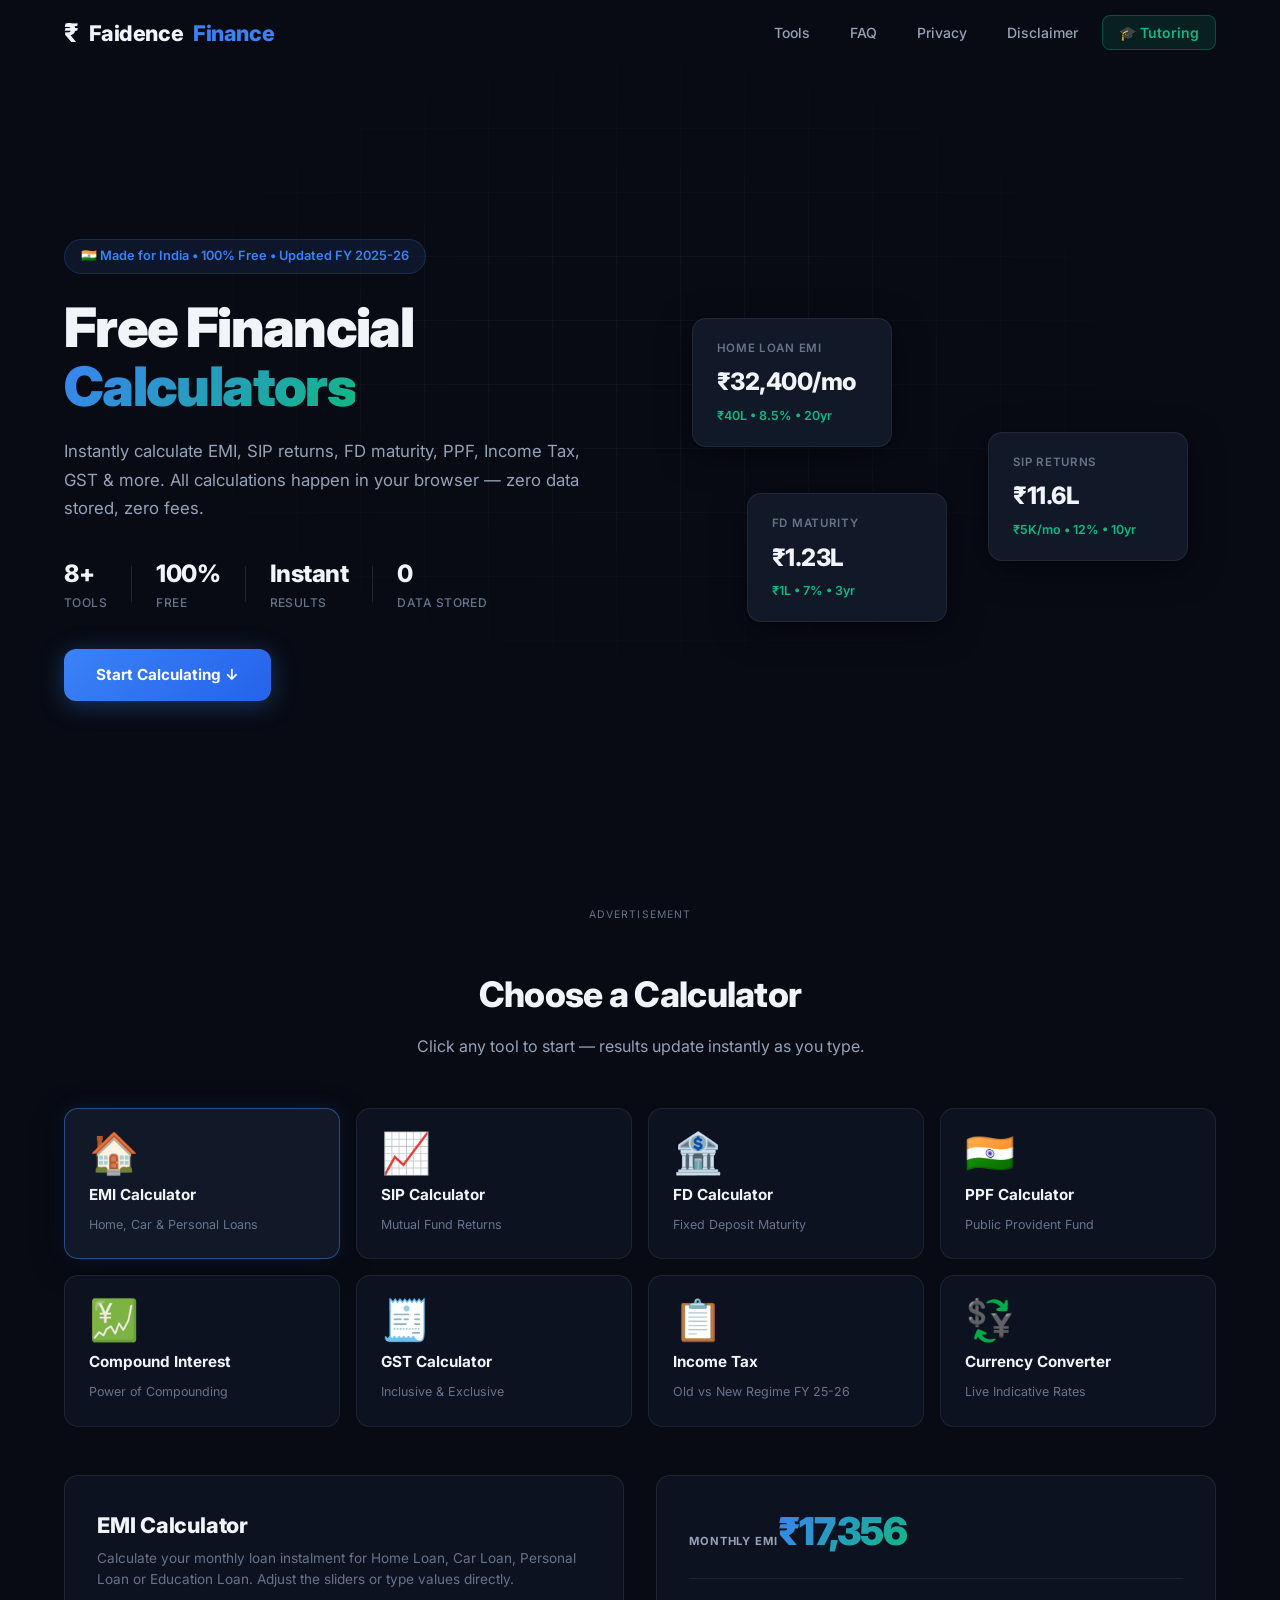
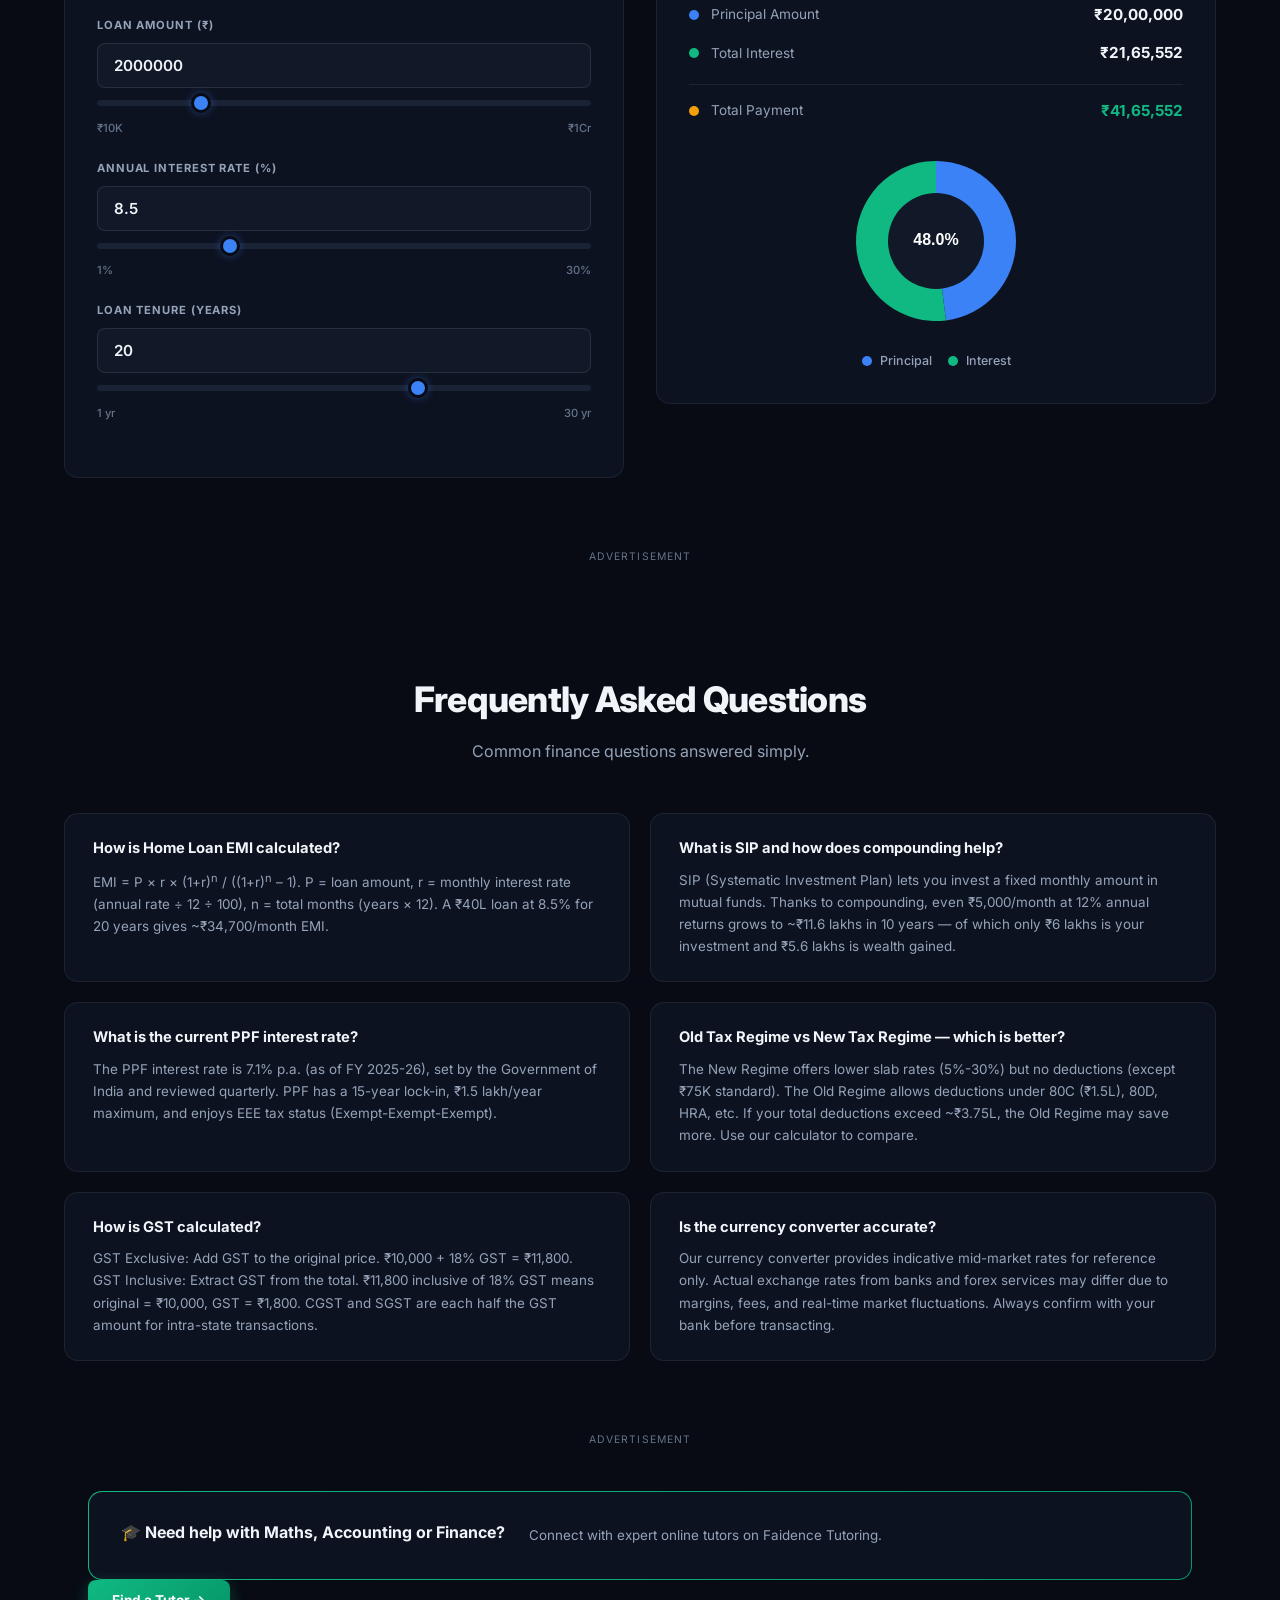
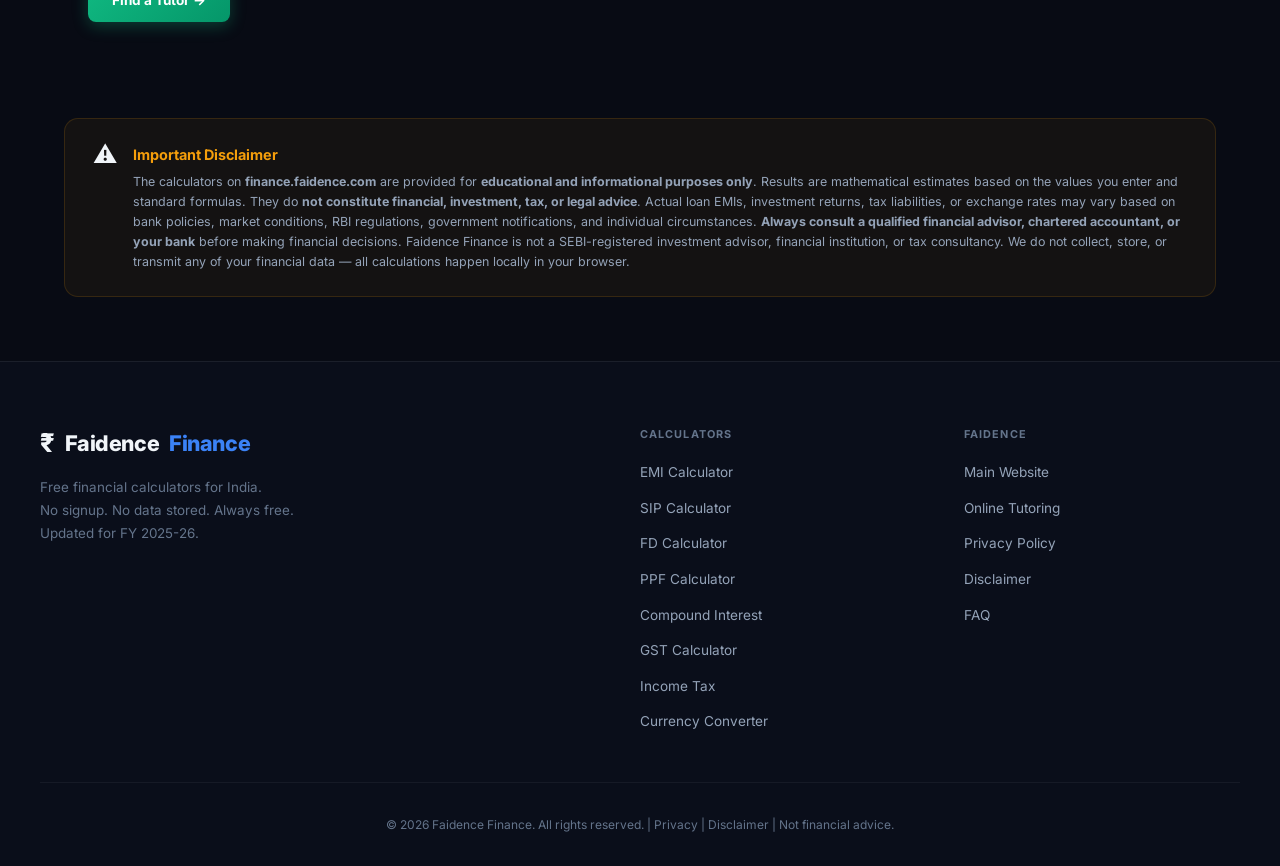
==== index.html @ b93ea32e "feat: complete rebuild - 8 professional finance calculators (EMI, SIP, FD, PPF, CI, GST, Income Tax," ====
<!DOCTYPE html>
<html lang="en">
<head>
  <meta charset="UTF-8" />
  <meta name="viewport" content="width=device-width, initial-scale=1.0" />

  <!-- ═══ PRIMARY SEO ═══ -->
  <title>Free Financial Calculators India – EMI, SIP, FD, PPF, Income Tax | Faidence Finance</title>
  <meta name="description" content="Free online financial calculators for India – EMI calculator, SIP calculator, FD calculator, PPF calculator, Income Tax calculator (Old vs New Regime), GST calculator, Currency converter. Updated for FY 2025-26. No signup required." />
  <meta name="keywords" content="EMI calculator, SIP calculator, FD calculator, PPF calculator, income tax calculator India, GST calculator, compound interest calculator, home loan EMI, personal loan EMI, mutual fund SIP calculator, fixed deposit calculator, currency converter INR, free financial calculators India, FY 2025-26" />
  <meta name="robots" content="index, follow, max-snippet:-1, max-image-preview:large" />
  <meta name="author" content="Faidence Finance" />
  <link rel="canonical" href="https://finance.faidence.com/" />

  <!-- ═══ OPEN GRAPH ═══ -->
  <meta property="og:type" content="website" />
  <meta property="og:url" content="https://finance.faidence.com/" />
  <meta property="og:title" content="Free Financial Calculators India – EMI, SIP, FD, Tax | Faidence Finance" />
  <meta property="og:description" content="India's free financial calculator suite – EMI, SIP, FD, PPF, Income Tax, GST, Currency converter. Updated for FY 2025-26." />
  <meta property="og:site_name" content="Faidence Finance" />
  <meta property="og:locale" content="en_IN" />

  <!-- ═══ TWITTER ═══ -->
  <meta name="twitter:card" content="summary_large_image" />
  <meta name="twitter:title" content="Free Financial Calculators | Faidence Finance" />
  <meta name="twitter:description" content="EMI, SIP, FD, PPF, Income Tax, GST calculators – free, instant, no login." />

  <!-- ═══ SCHEMA.ORG ═══ -->
  <script type="application/ld+json">
  {
    "@context": "https://schema.org",
    "@type": "WebApplication",
    "name": "Faidence Finance – Free Financial Calculators",
    "url": "https://finance.faidence.com",
    "description": "Free online financial calculators for India including EMI, SIP, FD, PPF, Income Tax, GST, and Currency Converter.",
    "applicationCategory": "FinanceApplication",
    "operatingSystem": "Web",
    "offers": { "@type": "Offer", "price": "0", "priceCurrency": "INR" },
    "author": { "@type": "Organization", "name": "Faidence" }
  }
  </script>
  <script type="application/ld+json">
  {
    "@context": "https://schema.org",
    "@type": "FAQPage",
    "mainEntity": [
      {
        "@type": "Question",
        "name": "How is EMI calculated?",
        "acceptedAnswer": { "@type": "Answer", "text": "EMI is calculated using the formula: EMI = P × r × (1+r)^n / ((1+r)^n - 1), where P is the principal loan amount, r is the monthly interest rate, and n is the number of monthly instalments." }
      },
      {
        "@type": "Question",
        "name": "What is SIP and how does it work?",
        "acceptedAnswer": { "@type": "Answer", "text": "SIP (Systematic Investment Plan) allows you to invest a fixed amount regularly in mutual funds. Returns are compounded over time. Future value is calculated as: FV = P × [(1+r)^n - 1] / r × (1+r)." }
      },
      {
        "@type": "Question",
        "name": "What is the current PPF interest rate for FY 2025-26?",
        "acceptedAnswer": { "@type": "Answer", "text": "The current PPF interest rate is 7.1% per annum, compounded annually. The rate is reviewed quarterly by the Government of India." }
      },
      {
        "@type": "Question",
        "name": "Which is better: Old Tax Regime or New Tax Regime?",
        "acceptedAnswer": { "@type": "Answer", "text": "The New Tax Regime offers lower slab rates with fewer deductions, while the Old Regime allows deductions under 80C, 80D, HRA, etc. Use our Income Tax Calculator to compare both regimes side by side for your specific income." }
      }
    ]
  }
  </script>

  <!-- ═══ FONTS ═══ -->
  <link rel="preconnect" href="https://fonts.googleapis.com" />
  <link rel="preconnect" href="https://fonts.gstatic.com" crossorigin />
  <link href="https://fonts.googleapis.com/css2?family=Inter:wght@300;400;500;600;700;800;900&display=swap" rel="stylesheet" />

  <link rel="stylesheet" href="style.css" />

  <!-- ═══ GOOGLE ADSENSE ═══ -->
  <script async src="https://pagead2.googlesyndication.com/pagead/js/adsbygoogle.js?client=ca-pub-XXXXXXXXXXXXXXXX" crossorigin="anonymous"></script>
</head>
<body>

  <!-- ════════════ NAVBAR ════════════ -->
  <nav class="navbar" id="navbar">
    <div class="nav-inner">
      <a href="/" class="logo" aria-label="Home"><span class="logo-icon">₹</span>Faidence <span class="logo-fin">Finance</span></a>
      <ul class="nav-links" id="nav-links">
        <li><a href="#tools">Tools</a></li>
        <li><a href="#faq">FAQ</a></li>
        <li><a href="privacy.html">Privacy</a></li>
        <li><a href="#disclaimer">Disclaimer</a></li>
        <li><a href="https://onlinetutoring.faidence.com" target="_blank" rel="noopener" class="nav-tutor-link">🎓 Tutoring</a></li>
      </ul>
      <button class="hamburger" id="hamburger" aria-label="Menu">☰</button>
    </div>
  </nav>

  <!-- ════════════ HERO ════════════ -->
  <header class="hero" id="home">
    <div class="hero-bg-grid"></div>
    <div class="hero-content">
      <div class="hero-badge">🇮🇳 Made for India &bull; 100% Free &bull; Updated FY 2025-26</div>
      <h1>Free Financial<br><span class="gradient-text">Calculators</span></h1>
      <p class="hero-sub">Instantly calculate EMI, SIP returns, FD maturity, PPF, Income Tax, GST &amp; more. All calculations happen in your browser — zero data stored, zero fees.</p>
      <div class="hero-stats">
        <div class="stat"><span class="stat-num">8+</span><span class="stat-label">Tools</span></div>
        <div class="stat-divider"></div>
        <div class="stat"><span class="stat-num">100%</span><span class="stat-label">Free</span></div>
        <div class="stat-divider"></div>
        <div class="stat"><span class="stat-num">Instant</span><span class="stat-label">Results</span></div>
        <div class="stat-divider"></div>
        <div class="stat"><span class="stat-num">0</span><span class="stat-label">Data Stored</span></div>
      </div>
      <a href="#tools" class="btn-primary" id="hero-cta">Start Calculating ↓</a>
    </div>
    <div class="hero-cards">
      <div class="floating-card fc1">
        <div class="fc-label">Home Loan EMI</div>
        <div class="fc-value">₹32,400<span>/mo</span></div>
        <div class="fc-sub">₹40L &bull; 8.5% &bull; 20yr</div>
      </div>
      <div class="floating-card fc2">
        <div class="fc-label">SIP Returns</div>
        <div class="fc-value">₹11.6L</div>
        <div class="fc-sub">₹5K/mo &bull; 12% &bull; 10yr</div>
      </div>
      <div class="floating-card fc3">
        <div class="fc-label">FD Maturity</div>
        <div class="fc-value">₹1.23L</div>
        <div class="fc-sub">₹1L &bull; 7% &bull; 3yr</div>
      </div>
    </div>
  </header>

  <!-- ═══ AD 1 ═══ -->
  <div class="ad-wrapper">
    <span class="ad-label">Advertisement</span>
    <ins class="adsbygoogle" style="display:block" data-ad-client="ca-pub-XXXXXXXXXXXXXXXX" data-ad-slot="XXXXXXXXXX" data-ad-format="auto" data-full-width-responsive="true"></ins>
    <script>(adsbygoogle = window.adsbygoogle || []).push({});</script>
  </div>

  <!-- ════════════ TOOL NAVIGATION GRID ════════════ -->
  <section class="tool-nav" id="tools">
    <div class="section-header">
      <h2>Choose a Calculator</h2>
      <p>Click any tool to start — results update instantly as you type.</p>
    </div>
    <div class="tool-grid">
      <button class="tool-card active" data-calc="emi" id="tc-emi">
        <div class="tool-icon">🏠</div>
        <div class="tool-name">EMI Calculator</div>
        <div class="tool-desc">Home, Car &amp; Personal Loans</div>
      </button>
      <button class="tool-card" data-calc="sip" id="tc-sip">
        <div class="tool-icon">📈</div>
        <div class="tool-name">SIP Calculator</div>
        <div class="tool-desc">Mutual Fund Returns</div>
      </button>
      <button class="tool-card" data-calc="fd" id="tc-fd">
        <div class="tool-icon">🏦</div>
        <div class="tool-name">FD Calculator</div>
        <div class="tool-desc">Fixed Deposit Maturity</div>
      </button>
      <button class="tool-card" data-calc="ppf" id="tc-ppf">
        <div class="tool-icon">🇮🇳</div>
        <div class="tool-name">PPF Calculator</div>
        <div class="tool-desc">Public Provident Fund</div>
      </button>
      <button class="tool-card" data-calc="ci" id="tc-ci">
        <div class="tool-icon">💹</div>
        <div class="tool-name">Compound Interest</div>
        <div class="tool-desc">Power of Compounding</div>
      </button>
      <button class="tool-card" data-calc="gst" id="tc-gst">
        <div class="tool-icon">🧾</div>
        <div class="tool-name">GST Calculator</div>
        <div class="tool-desc">Inclusive &amp; Exclusive</div>
      </button>
      <button class="tool-card" data-calc="tax" id="tc-tax">
        <div class="tool-icon">📋</div>
        <div class="tool-name">Income Tax</div>
        <div class="tool-desc">Old vs New Regime FY 25-26</div>
      </button>
      <button class="tool-card" data-calc="forex" id="tc-forex">
        <div class="tool-icon">💱</div>
        <div class="tool-name">Currency Converter</div>
        <div class="tool-desc">Live Indicative Rates</div>
      </button>
    </div>
  </section>

  <!-- ════════════ CALCULATORS SECTION ════════════ -->
  <section class="calculators-section" id="calculators-section">

    <!-- ── 1. EMI CALCULATOR ── -->
    <div class="calc-panel active" id="calc-emi">
      <div class="calc-grid">
        <div class="calc-inputs">
          <h3 class="calc-title">EMI Calculator</h3>
          <p class="calc-desc">Calculate your monthly loan instalment for Home Loan, Car Loan, Personal Loan or Education Loan. Adjust the sliders or type values directly.</p>
          <div class="input-group">
            <label for="emi-principal">Loan Amount (₹)</label>
            <input type="number" id="emi-principal" value="2000000" min="10000" max="100000000" step="10000" />
            <input type="range" id="emi-principal-r" min="10000" max="10000000" step="10000" value="2000000" class="slider" />
            <div class="range-labels"><span>₹10K</span><span>₹1Cr</span></div>
          </div>
          <div class="input-group">
            <label for="emi-rate">Annual Interest Rate (%)</label>
            <input type="number" id="emi-rate" value="8.5" min="1" max="30" step="0.1" />
            <input type="range" id="emi-rate-r" min="1" max="30" step="0.1" value="8.5" class="slider" />
            <div class="range-labels"><span>1%</span><span>30%</span></div>
          </div>
          <div class="input-group">
            <label for="emi-tenure">Loan Tenure (Years)</label>
            <input type="number" id="emi-tenure" value="20" min="1" max="30" step="1" />
            <input type="range" id="emi-tenure-r" min="1" max="30" step="1" value="20" class="slider" />
            <div class="range-labels"><span>1 yr</span><span>30 yr</span></div>
          </div>
        </div>
        <div class="calc-results">
          <div class="result-card">
            <div class="result-main"><span class="result-label">Monthly EMI</span><span class="result-value" id="emi-result">₹0</span></div>
            <div class="result-breakdown">
              <div class="rb-item"><span class="rb-dot dot-principal"></span><span class="rb-label">Principal Amount</span><span class="rb-val" id="emi-principal-out">₹0</span></div>
              <div class="rb-item"><span class="rb-dot dot-interest"></span><span class="rb-label">Total Interest</span><span class="rb-val" id="emi-interest-out">₹0</span></div>
              <div class="rb-item total-row"><span class="rb-dot dot-total"></span><span class="rb-label">Total Payment</span><span class="rb-val" id="emi-total-out">₹0</span></div>
            </div>
            <div class="donut-wrap"><canvas id="emi-chart" width="180" height="180"></canvas>
              <div class="donut-legend"><span class="leg-item"><span class="leg-dot dot-principal"></span>Principal</span><span class="leg-item"><span class="leg-dot dot-interest"></span>Interest</span></div>
            </div>
          </div>
        </div>
      </div>
    </div>

    <!-- ── 2. SIP CALCULATOR ── -->
    <div class="calc-panel" id="calc-sip">
      <div class="calc-grid">
        <div class="calc-inputs">
          <h3 class="calc-title">SIP Calculator</h3>
          <p class="calc-desc">Estimate your Systematic Investment Plan (SIP) returns for mutual funds. See how small monthly investments grow into wealth over time.</p>
          <div class="input-group">
            <label for="sip-amount">Monthly Investment (₹)</label>
            <input type="number" id="sip-amount" value="5000" min="500" max="1000000" step="500" />
            <input type="range" id="sip-amount-r" min="500" max="100000" step="500" value="5000" class="slider" />
            <div class="range-labels"><span>₹500</span><span>₹1L</span></div>
          </div>
          <div class="input-group">
            <label for="sip-rate">Expected Annual Return (%)</label>
            <input type="number" id="sip-rate" value="12" min="1" max="30" step="0.5" />
            <input type="range" id="sip-rate-r" min="1" max="30" step="0.5" value="12" class="slider" />
            <div class="range-labels"><span>1%</span><span>30%</span></div>
          </div>
          <div class="input-group">
            <label for="sip-tenure">Investment Period (Years)</label>
            <input type="number" id="sip-tenure" value="10" min="1" max="40" step="1" />
            <input type="range" id="sip-tenure-r" min="1" max="40" step="1" value="10" class="slider" />
            <div class="range-labels"><span>1 yr</span><span>40 yr</span></div>
          </div>
        </div>
        <div class="calc-results">
          <div class="result-card">
            <div class="result-main"><span class="result-label">Estimated Returns</span><span class="result-value" id="sip-result">₹0</span></div>
            <div class="result-breakdown">
              <div class="rb-item"><span class="rb-dot dot-principal"></span><span class="rb-label">Amount Invested</span><span class="rb-val" id="sip-invested">₹0</span></div>
              <div class="rb-item"><span class="rb-dot dot-interest"></span><span class="rb-label">Wealth Gained</span><span class="rb-val" id="sip-gain">₹0</span></div>
              <div class="rb-item total-row"><span class="rb-dot dot-total"></span><span class="rb-label">Total Value</span><span class="rb-val" id="sip-total">₹0</span></div>
            </div>
            <div class="donut-wrap"><canvas id="sip-chart" width="180" height="180"></canvas>
              <div class="donut-legend"><span class="leg-item"><span class="leg-dot dot-principal"></span>Invested</span><span class="leg-item"><span class="leg-dot dot-interest"></span>Returns</span></div>
            </div>
          </div>
        </div>
      </div>
    </div>

    <!-- ── 3. FD CALCULATOR ── -->
    <div class="calc-panel" id="calc-fd">
      <div class="calc-grid">
        <div class="calc-inputs">
          <h3 class="calc-title">Fixed Deposit (FD) Calculator</h3>
          <p class="calc-desc">Calculate the maturity amount and interest earned on your fixed deposit. Compare different tenures and compounding frequencies.</p>
          <div class="input-group">
            <label for="fd-principal">Deposit Amount (₹)</label>
            <input type="number" id="fd-principal" value="100000" min="1000" max="10000000" step="1000" />
            <input type="range" id="fd-principal-r" min="1000" max="5000000" step="1000" value="100000" class="slider" />
            <div class="range-labels"><span>₹1K</span><span>₹50L</span></div>
          </div>
          <div class="input-group">
            <label for="fd-rate">Annual Interest Rate (%)</label>
            <input type="number" id="fd-rate" value="7" min="1" max="15" step="0.25" />
            <input type="range" id="fd-rate-r" min="1" max="15" step="0.25" value="7" class="slider" />
            <div class="range-labels"><span>1%</span><span>15%</span></div>
          </div>
          <div class="input-group">
            <label for="fd-tenure">Tenure (Years)</label>
            <input type="number" id="fd-tenure" value="3" min="1" max="10" step="1" />
            <input type="range" id="fd-tenure-r" min="1" max="10" step="1" value="3" class="slider" />
            <div class="range-labels"><span>1 yr</span><span>10 yr</span></div>
          </div>
          <div class="input-group">
            <label for="fd-freq">Compounding Frequency</label>
            <select id="fd-freq" class="select-input">
              <option value="4" selected>Quarterly (Default)</option>
              <option value="12">Monthly</option>
              <option value="2">Half-Yearly</option>
              <option value="1">Yearly</option>
            </select>
          </div>
        </div>
        <div class="calc-results">
          <div class="result-card">
            <div class="result-main"><span class="result-label">Maturity Amount</span><span class="result-value" id="fd-result">₹0</span></div>
            <div class="result-breakdown">
              <div class="rb-item"><span class="rb-dot dot-principal"></span><span class="rb-label">Principal</span><span class="rb-val" id="fd-principal-out">₹0</span></div>
              <div class="rb-item"><span class="rb-dot dot-interest"></span><span class="rb-label">Interest Earned</span><span class="rb-val" id="fd-interest-out">₹0</span></div>
              <div class="rb-item total-row"><span class="rb-dot dot-total"></span><span class="rb-label">Total Value</span><span class="rb-val" id="fd-total-out">₹0</span></div>
            </div>
            <div class="donut-wrap"><canvas id="fd-chart" width="180" height="180"></canvas>
              <div class="donut-legend"><span class="leg-item"><span class="leg-dot dot-principal"></span>Principal</span><span class="leg-item"><span class="leg-dot dot-interest"></span>Interest</span></div>
            </div>
          </div>
        </div>
      </div>
    </div>

    <!-- ── 4. PPF CALCULATOR ── -->
    <div class="calc-panel" id="calc-ppf">
      <div class="calc-grid">
        <div class="calc-inputs">
          <h3 class="calc-title">PPF Calculator</h3>
          <p class="calc-desc">Calculate Public Provident Fund maturity amount. PPF offers tax-free returns (EEE status) at 7.1% p.a. with a 15-year lock-in, extendable in blocks of 5 years.</p>
          <div class="input-group">
            <label for="ppf-annual">Yearly Investment (₹)</label>
            <input type="number" id="ppf-annual" value="150000" min="500" max="150000" step="500" />
            <input type="range" id="ppf-annual-r" min="500" max="150000" step="500" value="150000" class="slider" />
            <div class="range-labels"><span>₹500</span><span>₹1.5L (max)</span></div>
          </div>
          <div class="input-group">
            <label for="ppf-tenure">Tenure (Years)</label>
            <input type="number" id="ppf-tenure" value="15" min="15" max="50" step="5" />
            <input type="range" id="ppf-tenure-r" min="15" max="50" step="5" value="15" class="slider" />
            <div class="range-labels"><span>15 yr</span><span>50 yr</span></div>
          </div>
          <div class="input-group">
            <label>Interest Rate</label>
            <div class="ppf-rate-display">7.1% p.a. (Government set, reviewed quarterly)</div>
          </div>
        </div>
        <div class="calc-results">
          <div class="result-card">
            <div class="result-main"><span class="result-label">Maturity Amount</span><span class="result-value" id="ppf-result">₹0</span></div>
            <div class="result-breakdown">
              <div class="rb-item"><span class="rb-dot dot-principal"></span><span class="rb-label">Total Invested</span><span class="rb-val" id="ppf-invested-out">₹0</span></div>
              <div class="rb-item"><span class="rb-dot dot-interest"></span><span class="rb-label">Interest Earned</span><span class="rb-val" id="ppf-interest-out">₹0</span></div>
              <div class="rb-item total-row"><span class="rb-dot dot-total"></span><span class="rb-label">Total Value</span><span class="rb-val" id="ppf-total-out">₹0</span></div>
            </div>
            <div class="donut-wrap"><canvas id="ppf-chart" width="180" height="180"></canvas>
              <div class="donut-legend"><span class="leg-item"><span class="leg-dot dot-principal"></span>Invested</span><span class="leg-item"><span class="leg-dot dot-interest"></span>Interest</span></div>
            </div>
          </div>
        </div>
      </div>
    </div>

    <!-- ── 5. COMPOUND INTEREST ── -->
    <div class="calc-panel" id="calc-ci">
      <div class="calc-grid">
        <div class="calc-inputs">
          <h3 class="calc-title">Compound Interest Calculator</h3>
          <p class="calc-desc">See the power of compounding on your investments or savings. Compare different compounding frequencies to find the best returns.</p>
          <div class="input-group">
            <label for="ci-principal">Principal Amount (₹)</label>
            <input type="number" id="ci-principal" value="100000" min="1000" max="10000000" step="1000" />
            <input type="range" id="ci-principal-r" min="1000" max="5000000" step="1000" value="100000" class="slider" />
            <div class="range-labels"><span>₹1K</span><span>₹50L</span></div>
          </div>
          <div class="input-group">
            <label for="ci-rate">Annual Interest Rate (%)</label>
            <input type="number" id="ci-rate" value="10" min="1" max="30" step="0.5" />
            <input type="range" id="ci-rate-r" min="1" max="30" step="0.5" value="10" class="slider" />
            <div class="range-labels"><span>1%</span><span>30%</span></div>
          </div>
          <div class="input-group">
            <label for="ci-tenure">Time Period (Years)</label>
            <input type="number" id="ci-tenure" value="5" min="1" max="40" step="1" />
            <input type="range" id="ci-tenure-r" min="1" max="40" step="1" value="5" class="slider" />
            <div class="range-labels"><span>1 yr</span><span>40 yr</span></div>
          </div>
          <div class="input-group">
            <label for="ci-freq">Compounding Frequency</label>
            <select id="ci-freq" class="select-input">
              <option value="1">Annually</option>
              <option value="2">Half-Yearly</option>
              <option value="4" selected>Quarterly</option>
              <option value="12">Monthly</option>
            </select>
          </div>
        </div>
        <div class="calc-results">
          <div class="result-card">
            <div class="result-main"><span class="result-label">Total Amount</span><span class="result-value" id="ci-result">₹0</span></div>
            <div class="result-breakdown">
              <div class="rb-item"><span class="rb-dot dot-principal"></span><span class="rb-label">Principal</span><span class="rb-val" id="ci-principal-out">₹0</span></div>
              <div class="rb-item"><span class="rb-dot dot-interest"></span><span class="rb-label">Compound Interest</span><span class="rb-val" id="ci-interest-out">₹0</span></div>
              <div class="rb-item total-row"><span class="rb-dot dot-total"></span><span class="rb-label">Total Value</span><span class="rb-val" id="ci-total-out">₹0</span></div>
            </div>
            <div class="donut-wrap"><canvas id="ci-chart" width="180" height="180"></canvas>
              <div class="donut-legend"><span class="leg-item"><span class="leg-dot dot-principal"></span>Principal</span><span class="leg-item"><span class="leg-dot dot-interest"></span>Interest</span></div>
            </div>
          </div>
        </div>
      </div>
    </div>

    <!-- ── 6. GST CALCULATOR ── -->
    <div class="calc-panel" id="calc-gst">
      <div class="calc-grid">
        <div class="calc-inputs">
          <h3 class="calc-title">GST Calculator</h3>
          <p class="calc-desc">Calculate GST inclusive or exclusive price for goods &amp; services in India. See CGST &amp; SGST split instantly.</p>
          <div class="input-group">
            <label for="gst-amount">Enter Amount (₹)</label>
            <input type="number" id="gst-amount" value="10000" min="1" step="1" />
          </div>
          <div class="input-group">
            <label for="gst-rate">GST Rate (%)</label>
            <select id="gst-rate" class="select-input">
              <option value="5">5% – Essential goods</option>
              <option value="12">12% – Standard goods</option>
              <option value="18" selected>18% – Most services</option>
              <option value="28">28% – Luxury &amp; sin goods</option>
            </select>
          </div>
          <div class="input-group">
            <label>Calculation Type</label>
            <div class="radio-group">
              <label class="radio-label"><input type="radio" name="gst-type" value="exclusive" checked /> GST Exclusive (add GST to amount)</label>
              <label class="radio-label"><input type="radio" name="gst-type" value="inclusive" /> GST Inclusive (extract GST from amount)</label>
            </div>
          </div>
        </div>
        <div class="calc-results">
          <div class="result-card gst-result-card">
            <div class="gst-row"><span>Original Amount</span><span id="gst-original">₹0</span></div>
            <div class="gst-row accent-row"><span id="gst-type-label">GST Amount (18%)</span><span id="gst-amount-out">₹0</span></div>
            <div class="gst-row"><span>CGST</span><span id="gst-cgst">₹0</span></div>
            <div class="gst-row"><span>SGST</span><span id="gst-sgst">₹0</span></div>
            <div class="gst-row total-gst-row"><span id="gst-total-label">Total Amount (with GST)</span><span id="gst-total">₹0</span></div>
          </div>
        </div>
      </div>
    </div>

    <!-- ── 7. INCOME TAX CALCULATOR ── -->
    <div class="calc-panel" id="calc-tax">
      <div class="calc-grid calc-grid-tax">
        <div class="calc-inputs">
          <h3 class="calc-title">Income Tax Calculator – FY 2025-26</h3>
          <p class="calc-desc">Compare Old vs New Tax Regime side by side. Enter your gross annual income and deductions to see which regime saves you more tax.</p>
          <div class="input-group">
            <label for="tax-income">Gross Annual Income (₹)</label>
            <input type="number" id="tax-income" value="1200000" min="100000" max="100000000" step="10000" />
            <input type="range" id="tax-income-r" min="100000" max="10000000" step="10000" value="1200000" class="slider" />
            <div class="range-labels"><span>₹1L</span><span>₹1Cr</span></div>
          </div>
          <div class="input-group">
            <label for="tax-deductions">Deductions – Sec 80C, 80D, HRA etc. (₹)</label>
            <input type="number" id="tax-deductions" value="200000" min="0" max="5000000" step="5000" />
            <p class="input-note">Deductions apply only under the Old Regime. The New Regime does not allow most deductions.</p>
          </div>
        </div>
        <div class="calc-results">
          <div class="tax-comparison">
            <div class="tax-col">
              <div class="tax-header new-regime">✨ New Regime</div>
              <div class="tax-body">
                <div class="tax-row"><span>Gross Income</span><span id="tax-new-gross">₹0</span></div>
                <div class="tax-row"><span>Std. Deduction</span><span id="tax-new-std">-₹75,000</span></div>
                <div class="tax-row"><span>Taxable Income</span><span id="tax-new-taxable">₹0</span></div>
                <div class="tax-row"><span>Income Tax</span><span id="tax-new-tax">₹0</span></div>
                <div class="tax-row"><span>Cess (4%)</span><span id="tax-new-cess">₹0</span></div>
                <div class="tax-row tax-final"><span>Total Tax</span><span id="tax-new-total">₹0</span></div>
              </div>
            </div>
            <div class="tax-col">
              <div class="tax-header old-regime">📋 Old Regime</div>
              <div class="tax-body">
                <div class="tax-row"><span>Gross Income</span><span id="tax-old-gross">₹0</span></div>
                <div class="tax-row"><span>Std. Deduction</span><span id="tax-old-std">-₹50,000</span></div>
                <div class="tax-row"><span>Sec 80C/80D etc.</span><span id="tax-old-deductions">₹0</span></div>
                <div class="tax-row"><span>Taxable Income</span><span id="tax-old-taxable">₹0</span></div>
                <div class="tax-row"><span>Income Tax</span><span id="tax-old-tax">₹0</span></div>
                <div class="tax-row"><span>Cess (4%)</span><span id="tax-old-cess">₹0</span></div>
                <div class="tax-row tax-final"><span>Total Tax</span><span id="tax-old-total">₹0</span></div>
              </div>
            </div>
          </div>
          <div class="tax-savings" id="tax-savings">
            <span id="tax-savings-text">New Regime saves you ₹0</span>
          </div>
        </div>
      </div>
    </div>

    <!-- ── 8. CURRENCY CONVERTER ── -->
    <div class="calc-panel" id="calc-forex">
      <div class="calc-grid">
        <div class="calc-inputs">
          <h3 class="calc-title">Currency Converter</h3>
          <p class="calc-desc">Convert between major world currencies. Rates are indicative and approximate — always verify with your bank for actual transaction rates.</p>
          <div class="input-group">
            <label for="forex-amount">Amount</label>
            <input type="number" id="forex-amount" value="1000" min="0.01" step="1" />
          </div>
          <div class="input-group">
            <label for="forex-from">From Currency</label>
            <select id="forex-from" class="select-input">
              <option value="USD" selected>🇺🇸 USD – US Dollar</option>
              <option value="EUR">🇪🇺 EUR – Euro</option>
              <option value="GBP">🇬🇧 GBP – British Pound</option>
              <option value="INR">🇮🇳 INR – Indian Rupee</option>
              <option value="JPY">🇯🇵 JPY – Japanese Yen</option>
              <option value="AUD">🇦🇺 AUD – Australian Dollar</option>
              <option value="CAD">🇨🇦 CAD – Canadian Dollar</option>
              <option value="SGD">🇸🇬 SGD – Singapore Dollar</option>
              <option value="AED">🇦🇪 AED – UAE Dirham</option>
              <option value="SAR">🇸🇦 SAR – Saudi Riyal</option>
              <option value="CHF">🇨🇭 CHF – Swiss Franc</option>
              <option value="CNY">🇨🇳 CNY – Chinese Yuan</option>
            </select>
          </div>
          <div class="forex-swap-wrap">
            <button class="forex-swap-btn" id="forex-swap" aria-label="Swap currencies">⇅ Swap</button>
          </div>
          <div class="input-group">
            <label for="forex-to">To Currency</label>
            <select id="forex-to" class="select-input">
              <option value="USD">🇺🇸 USD – US Dollar</option>
              <option value="EUR">🇪🇺 EUR – Euro</option>
              <option value="GBP">🇬🇧 GBP – British Pound</option>
              <option value="INR" selected>🇮🇳 INR – Indian Rupee</option>
              <option value="JPY">🇯🇵 JPY – Japanese Yen</option>
              <option value="AUD">🇦🇺 AUD – Australian Dollar</option>
              <option value="CAD">🇨🇦 CAD – Canadian Dollar</option>
              <option value="SGD">🇸🇬 SGD – Singapore Dollar</option>
              <option value="AED">🇦🇪 AED – UAE Dirham</option>
              <option value="SAR">🇸🇦 SAR – Saudi Riyal</option>
              <option value="CHF">🇨🇭 CHF – Swiss Franc</option>
              <option value="CNY">🇨🇳 CNY – Chinese Yuan</option>
            </select>
          </div>
        </div>
        <div class="calc-results">
          <div class="result-card forex-result-card">
            <div class="forex-result-box">
              <span class="forex-from-label" id="forex-from-label">1,000 USD</span>
              <span class="forex-equals">=</span>
              <span class="forex-to-value" id="forex-result">₹85,500.00</span>
            </div>
            <div class="forex-rate-info" id="forex-rate-display">1 USD = ₹85.50 | 1 INR = $0.0117</div>
            <div class="forex-disclaimer">⚠️ Rates are indicative only. Actual bank rates may differ.</div>
          </div>
        </div>
      </div>
    </div>

  </section>

  <!-- ═══ AD 2 ═══ -->
  <div class="ad-wrapper">
    <span class="ad-label">Advertisement</span>
    <ins class="adsbygoogle" style="display:block;text-align:center;" data-ad-layout="in-article" data-ad-format="fluid" data-ad-client="ca-pub-XXXXXXXXXXXXXXXX" data-ad-slot="XXXXXXXXXX"></ins>
    <script>(adsbygoogle = window.adsbygoogle || []).push({});</script>
  </div>

  <!-- ════════════ FAQ SECTION ════════════ -->
  <section class="faq-section" id="faq">
    <div class="section-header">
      <h2>Frequently Asked Questions</h2>
      <p>Common finance questions answered simply.</p>
    </div>
    <div class="faq-grid">
      <div class="faq-item">
        <h3>How is Home Loan EMI calculated?</h3>
        <p>EMI = P &times; r &times; (1+r)<sup>n</sup> / ((1+r)<sup>n</sup> – 1). P = loan amount, r = monthly interest rate (annual rate ÷ 12 ÷ 100), n = total months (years × 12). A ₹40L loan at 8.5% for 20 years gives ~₹34,700/month EMI.</p>
      </div>
      <div class="faq-item">
        <h3>What is SIP and how does compounding help?</h3>
        <p>SIP (Systematic Investment Plan) lets you invest a fixed monthly amount in mutual funds. Thanks to compounding, even ₹5,000/month at 12% annual returns grows to ~₹11.6 lakhs in 10 years — of which only ₹6 lakhs is your investment and ₹5.6 lakhs is wealth gained.</p>
      </div>
      <div class="faq-item">
        <h3>What is the current PPF interest rate?</h3>
        <p>The PPF interest rate is 7.1% p.a. (as of FY 2025-26), set by the Government of India and reviewed quarterly. PPF has a 15-year lock-in, ₹1.5 lakh/year maximum, and enjoys EEE tax status (Exempt-Exempt-Exempt).</p>
      </div>
      <div class="faq-item">
        <h3>Old Tax Regime vs New Tax Regime — which is better?</h3>
        <p>The New Regime offers lower slab rates (5%-30%) but no deductions (except ₹75K standard). The Old Regime allows deductions under 80C (₹1.5L), 80D, HRA, etc. If your total deductions exceed ~₹3.75L, the Old Regime may save more. Use our calculator to compare.</p>
      </div>
      <div class="faq-item">
        <h3>How is GST calculated?</h3>
        <p>GST Exclusive: Add GST to the original price. ₹10,000 + 18% GST = ₹11,800. GST Inclusive: Extract GST from the total. ₹11,800 inclusive of 18% GST means original = ₹10,000, GST = ₹1,800. CGST and SGST are each half the GST amount for intra-state transactions.</p>
      </div>
      <div class="faq-item">
        <h3>Is the currency converter accurate?</h3>
        <p>Our currency converter provides indicative mid-market rates for reference only. Actual exchange rates from banks and forex services may differ due to margins, fees, and real-time market fluctuations. Always confirm with your bank before transacting.</p>
      </div>
    </div>
  </section>

  <!-- ═══ AD 3 ═══ -->
  <div class="ad-wrapper">
    <span class="ad-label">Advertisement</span>
    <ins class="adsbygoogle" style="display:block" data-ad-client="ca-pub-XXXXXXXXXXXXXXXX" data-ad-slot="XXXXXXXXXX" data-ad-format="auto" data-full-width-responsive="true"></ins>
    <script>(adsbygoogle = window.adsbygoogle || []).push({});</script>
  </div>

  <!-- ════════════ TUTORING CARD ════════════ -->
  <section class="tutor-section">
    <div class="tutor-card">
      <div class="tutor-card-text">
        <h3>🎓 Need help with Maths, Accounting or Finance?</h3>
        <p>Connect with expert online tutors on Faidence Tutoring.</p>
      </div>
      <a href="https://onlinetutoring.faidence.com" target="_blank" rel="noopener" class="btn-tutor-cta">Find a Tutor →</a>
    </div>
  </section>

  <!-- ════════════ DISCLAIMER ════════════ -->
  <section class="disclaimer" id="disclaimer">
    <div class="disclaimer-inner">
      <div class="disclaimer-icon">⚠️</div>
      <div class="disclaimer-text">
        <h3>Important Disclaimer</h3>
        <p>
          The calculators on <strong>finance.faidence.com</strong> are provided for <strong>educational and informational purposes only</strong>.
          Results are mathematical estimates based on the values you enter and standard formulas. They do <strong>not constitute financial, investment, tax, or legal advice</strong>.
          Actual loan EMIs, investment returns, tax liabilities, or exchange rates may vary based on bank policies, market conditions, RBI regulations, government notifications, and individual circumstances.
          <strong>Always consult a qualified financial advisor, chartered accountant, or your bank</strong> before making financial decisions.
          Faidence Finance is not a SEBI-registered investment advisor, financial institution, or tax consultancy.
          We do not collect, store, or transmit any of your financial data — all calculations happen locally in your browser.
        </p>
      </div>
    </div>
  </section>

  <!-- ════════════ FOOTER ════════════ -->
  <footer class="footer">
    <div class="footer-inner">
      <div class="footer-brand">
        <a href="/" class="logo"><span class="logo-icon">₹</span>Faidence <span class="logo-fin">Finance</span></a>
        <p>Free financial calculators for India.<br>No signup. No data stored. Always free.<br>Updated for FY 2025-26.</p>
      </div>
      <div class="footer-links-group">
        <h4>Calculators</h4>
        <ul>
          <li><a href="#tools" onclick="switchCalc('emi')">EMI Calculator</a></li>
          <li><a href="#tools" onclick="switchCalc('sip')">SIP Calculator</a></li>
          <li><a href="#tools" onclick="switchCalc('fd')">FD Calculator</a></li>
          <li><a href="#tools" onclick="switchCalc('ppf')">PPF Calculator</a></li>
          <li><a href="#tools" onclick="switchCalc('ci')">Compound Interest</a></li>
          <li><a href="#tools" onclick="switchCalc('gst')">GST Calculator</a></li>
          <li><a href="#tools" onclick="switchCalc('tax')">Income Tax</a></li>
          <li><a href="#tools" onclick="switchCalc('forex')">Currency Converter</a></li>
        </ul>
      </div>
      <div class="footer-links-group">
        <h4>Faidence</h4>
        <ul>
          <li><a href="https://faidence.com" target="_blank" rel="noopener">Main Website</a></li>
          <li><a href="https://onlinetutoring.faidence.com" target="_blank" rel="noopener">Online Tutoring</a></li>
          <li><a href="privacy.html">Privacy Policy</a></li>
          <li><a href="#disclaimer">Disclaimer</a></li>
          <li><a href="#faq">FAQ</a></li>
        </ul>
      </div>
    </div>
    <div class="footer-bottom">
      <p>&copy; 2026 Faidence Finance. All rights reserved. | <a href="privacy.html">Privacy</a> | <a href="#disclaimer">Disclaimer</a> | Not financial advice.</p>
    </div>
  </footer>

  <script src="app.js"></script>
</body>
</html>
---- style.css ----
/* ===========================
   finance.faidence.com
   Dark Premium Fintech Theme
   =========================== */

@import url('https://fonts.googleapis.com/css2?family=Inter:wght@400;500;600;700;800;900&display=swap');

/* ---------- 1. RESET & BASE ---------- */

*,
*::before,
*::after {
  margin: 0;
  padding: 0;
  box-sizing: border-box;
}

html {
  scroll-behavior: smooth;
  -webkit-text-size-adjust: 100%;
}

body {
  font-family: 'Inter', system-ui, -apple-system, sans-serif;
  background: #080b14;
  color: #f1f5f9;
  line-height: 1.6;
  -webkit-font-smoothing: antialiased;
  -moz-osx-font-smoothing: grayscale;
  overflow-x: hidden;
}

::-webkit-scrollbar {
  width: 6px;
}

::-webkit-scrollbar-track {
  background: #080b14;
}

::-webkit-scrollbar-thumb {
  background: rgba(255, 255, 255, 0.12);
  border-radius: 3px;
}

::-webkit-scrollbar-thumb:hover {
  background: rgba(255, 255, 255, 0.2);
}

img {
  max-width: 100%;
  display: block;
}

a {
  color: inherit;
  text-decoration: none;
}

ul {
  list-style: none;
}

button {
  font-family: inherit;
  cursor: pointer;
  border: none;
  background: none;
}

/* ---------- 2. NAVBAR ---------- */

.navbar {
  position: fixed;
  top: 0;
  left: 0;
  width: 100%;
  z-index: 1000;
  padding: 16px 0;
  background: transparent;
  transition: background 0.3s ease, box-shadow 0.3s ease, padding 0.3s ease;
}

.navbar.scrolled {
  background: rgba(8, 11, 20, 0.92);
  backdrop-filter: blur(16px);
  -webkit-backdrop-filter: blur(16px);
  box-shadow: 0 1px 0 rgba(255, 255, 255, 0.07);
  padding: 10px 0;
}

.nav-inner {
  max-width: 1200px;
  margin: 0 auto;
  padding: 0 24px;
  display: flex;
  align-items: center;
  justify-content: space-between;
}

.logo {
  display: flex;
  align-items: center;
  gap: 10px;
  font-size: 1.35rem;
  font-weight: 800;
  letter-spacing: -0.02em;
  color: #f1f5f9;
}

.logo-icon {
  font-size: 1.6rem;
  line-height: 1;
}

.logo-fin {
  color: #3b82f6;
}

.nav-links {
  display: flex;
  align-items: center;
  gap: 8px;
}

.nav-links a {
  padding: 8px 16px;
  font-size: 0.875rem;
  font-weight: 500;
  color: #94a3b8;
  border-radius: 8px;
  transition: color 0.2s ease, background 0.2s ease;
}

.nav-links a:hover,
.nav-links a.active {
  color: #f1f5f9;
  background: rgba(255, 255, 255, 0.06);
}

.hamburger {
  display: none;
  padding: 8px 12px;
  font-size: 1.3rem;
  color: #f1f5f9;
  border: 1px solid rgba(255, 255, 255, 0.12);
  border-radius: 8px;
  cursor: pointer;
  transition: border-color 0.2s ease;
}

.hamburger:hover {
  border-color: rgba(255, 255, 255, 0.25);
}

/* ---------- 3. HERO ---------- */

.hero {
  position: relative;
  min-height: 100vh;
  display: flex;
  align-items: center;
  padding: 120px 24px 80px;
  max-width: 1200px;
  margin: 0 auto;
  gap: 48px;
  overflow: hidden;
}

.hero-bg-grid {
  position: absolute;
  inset: 0;
  z-index: 0;
  background-image:
    linear-gradient(rgba(255, 255, 255, 0.03) 1px, transparent 1px),
    linear-gradient(90deg, rgba(255, 255, 255, 0.03) 1px, transparent 1px);
  background-size: 64px 64px;
  mask-image: radial-gradient(ellipse 70% 60% at 50% 40%, black 20%, transparent 70%);
  -webkit-mask-image: radial-gradient(ellipse 70% 60% at 50% 40%, black 20%, transparent 70%);
  pointer-events: none;
}

.hero-content {
  position: relative;
  z-index: 1;
  flex: 1;
  max-width: 600px;
}

.hero-badge {
  display: inline-flex;
  align-items: center;
  gap: 8px;
  padding: 6px 16px;
  font-size: 0.8rem;
  font-weight: 600;
  color: #3b82f6;
  background: rgba(59, 130, 246, 0.1);
  border: 1px solid rgba(59, 130, 246, 0.2);
  border-radius: 100px;
  margin-bottom: 24px;
  animation: fadeUp 0.6s ease both;
}

.hero h1 {
  font-size: clamp(2.2rem, 5vw, 3.4rem);
  font-weight: 900;
  line-height: 1.1;
  letter-spacing: -0.03em;
  margin-bottom: 20px;
  color: #f1f5f9;
  animation: fadeUp 0.6s ease 0.1s both;
}

.gradient-text {
  background: linear-gradient(135deg, #3b82f6, #10b981);
  -webkit-background-clip: text;
  -webkit-text-fill-color: transparent;
  background-clip: text;
}

.hero-sub {
  font-size: 1.05rem;
  color: #94a3b8;
  line-height: 1.7;
  margin-bottom: 32px;
  max-width: 520px;
  animation: fadeUp 0.6s ease 0.2s both;
}

.hero-stats {
  display: flex;
  align-items: center;
  gap: 24px;
  margin-bottom: 36px;
  animation: fadeUp 0.6s ease 0.3s both;
}

.stat {
  display: flex;
  flex-direction: column;
}

.stat-num {
  font-size: 1.5rem;
  font-weight: 800;
  color: #f1f5f9;
  letter-spacing: -0.02em;
}

.stat-label {
  font-size: 0.75rem;
  color: #64748b;
  font-weight: 500;
  text-transform: uppercase;
  letter-spacing: 0.04em;
}

.stat-divider {
  width: 1px;
  height: 36px;
  background: rgba(255, 255, 255, 0.1);
}

.btn-primary {
  display: inline-flex;
  align-items: center;
  gap: 8px;
  padding: 14px 32px;
  font-size: 0.95rem;
  font-weight: 700;
  color: #fff;
  background: linear-gradient(135deg, #3b82f6, #2563eb);
  border: none;
  border-radius: 12px;
  cursor: pointer;
  transition: transform 0.2s ease, box-shadow 0.2s ease;
  box-shadow: 0 4px 24px rgba(59, 130, 246, 0.35);
  animation: fadeUp 0.6s ease 0.4s both;
}

.btn-primary:hover {
  transform: translateY(-2px);
  box-shadow: 0 8px 32px rgba(59, 130, 246, 0.5);
}

.btn-primary:active {
  transform: translateY(0);
}

.hero-cards {
  position: relative;
  z-index: 1;
  flex: 1;
  min-height: 380px;
  display: flex;
  align-items: center;
  justify-content: center;
}

.floating-card {
  position: absolute;
  background: #111827;
  border: 1px solid rgba(255, 255, 255, 0.07);
  border-radius: 14px;
  padding: 20px 24px;
  box-shadow: 0 8px 32px rgba(0, 0, 0, 0.5);
  animation: float 5s ease-in-out infinite;
  min-width: 200px;
}

.floating-card:nth-child(1) {
  top: 10%;
  left: 5%;
  animation-delay: 0s;
}

.floating-card:nth-child(2) {
  top: 40%;
  right: 5%;
  animation-delay: 1.2s;
}

.floating-card:nth-child(3) {
  bottom: 10%;
  left: 15%;
  animation-delay: 2.4s;
}

.fc-label {
  font-size: 0.72rem;
  font-weight: 600;
  text-transform: uppercase;
  letter-spacing: 0.06em;
  color: #64748b;
  margin-bottom: 6px;
}

.fc-value {
  font-size: 1.5rem;
  font-weight: 800;
  color: #f1f5f9;
  letter-spacing: -0.02em;
}

.fc-sub {
  font-size: 0.78rem;
  color: #10b981;
  font-weight: 600;
  margin-top: 4px;
}

/* ---------- 4. TOOL NAVIGATION GRID ---------- */

.tool-nav {
  max-width: 1200px;
  margin: 0 auto;
  padding: 0 24px 48px;
}

.tool-grid {
  display: grid;
  grid-template-columns: repeat(4, 1fr);
  gap: 16px;
}

.tool-card {
  background: #0d1220;
  border: 1px solid rgba(255, 255, 255, 0.07);
  border-radius: 14px;
  padding: 24px;
  cursor: pointer;
  transition: transform 0.2s ease, border-color 0.2s ease, box-shadow 0.2s ease;
  display: flex;
  flex-direction: column;
  gap: 12px;
}

.tool-card:hover {
  transform: translateY(-4px);
  border-color: rgba(255, 255, 255, 0.15);
  box-shadow: 0 8px 32px rgba(0, 0, 0, 0.4);
}

.tool-card.active {
  border-color: rgba(59, 130, 246, 0.5);
  box-shadow: 0 0 20px rgba(59, 130, 246, 0.12), 0 8px 32px rgba(0, 0, 0, 0.4);
  background: #111827;
}

.tool-icon {
  font-size: 2.5rem;
  line-height: 1;
}

.tool-name {
  font-size: 0.95rem;
  font-weight: 700;
  color: #f1f5f9;
}

.tool-desc {
  font-size: 0.78rem;
  color: #64748b;
  line-height: 1.5;
}

/* ---------- 5. AD WRAPPER ---------- */

.ad-wrapper {
  max-width: 1200px;
  margin: 0 auto 40px;
  padding: 0 24px;
  text-align: center;
}

.ad-label {
  font-size: 0.65rem;
  color: #64748b;
  text-transform: uppercase;
  letter-spacing: 0.1em;
  margin-bottom: 8px;
}

/* ---------- 6. SECTION HEADER ---------- */

.section-header {
  text-align: center;
  margin-bottom: 48px;
}

.section-header h2 {
  font-size: clamp(1.6rem, 3vw, 2.2rem);
  font-weight: 800;
  letter-spacing: -0.02em;
  color: #f1f5f9;
  margin-bottom: 12px;
}

.section-header p {
  font-size: 1rem;
  color: #94a3b8;
  max-width: 520px;
  margin: 0 auto;
}

/* ---------- 7. CALCULATOR SECTION ---------- */

.calculators-section {
  max-width: 1200px;
  margin: 0 auto;
  padding: 0 24px 64px;
}

.calc-panel {
  display: none;
}

.calc-panel.active {
  display: block;
  animation: fadeUp 0.4s ease both;
}

.calc-grid {
  display: grid;
  grid-template-columns: 1fr 1fr;
  gap: 32px;
  align-items: start;
}

/* -- Inputs -- */

.calc-inputs {
  background: #0d1220;
  border: 1px solid rgba(255, 255, 255, 0.07);
  border-radius: 14px;
  padding: 32px;
}

.calc-title {
  font-size: 1.35rem;
  font-weight: 800;
  color: #f1f5f9;
  margin-bottom: 6px;
  letter-spacing: -0.01em;
}

.calc-desc {
  font-size: 0.85rem;
  color: #64748b;
  margin-bottom: 28px;
  line-height: 1.5;
}

.input-group {
  margin-bottom: 22px;
}

.input-group label {
  display: block;
  font-size: 0.7rem;
  font-weight: 700;
  text-transform: uppercase;
  letter-spacing: 0.08em;
  color: #94a3b8;
  margin-bottom: 8px;
}

.input-group input[type="number"],
.input-group input[type="text"] {
  width: 100%;
  padding: 12px 16px;
  font-size: 0.95rem;
  font-family: 'Inter', sans-serif;
  font-weight: 600;
  color: #f1f5f9;
  background: #111827;
  border: 1px solid rgba(255, 255, 255, 0.1);
  border-radius: 8px;
  outline: none;
  transition: border-color 0.2s ease, box-shadow 0.2s ease;
  -moz-appearance: textfield;
}

.input-group input[type="number"]::-webkit-inner-spin-button,
.input-group input[type="number"]::-webkit-outer-spin-button {
  -webkit-appearance: none;
  margin: 0;
}

.input-group input[type="number"]:focus,
.input-group input[type="text"]:focus {
  border-color: #3b82f6;
  box-shadow: 0 0 0 3px rgba(59, 130, 246, 0.15);
}

.select-input {
  width: 100%;
  padding: 12px 16px;
  font-size: 0.95rem;
  font-family: 'Inter', sans-serif;
  font-weight: 600;
  color: #f1f5f9;
  background: #111827;
  border: 1px solid rgba(255, 255, 255, 0.1);
  border-radius: 8px;
  outline: none;
  cursor: pointer;
  appearance: none;
  -webkit-appearance: none;
  background-image: url("data:image/svg+xml,%3Csvg xmlns='http://www.w3.org/2000/svg' width='12' height='8' viewBox='0 0 12 8'%3E%3Cpath fill='%2394a3b8' d='M1.41 0L6 4.58 10.59 0 12 1.41l-6 6-6-6z'/%3E%3C/svg%3E");
  background-repeat: no-repeat;
  background-position: right 16px center;
  padding-right: 40px;
  transition: border-color 0.2s ease, box-shadow 0.2s ease;
}

.select-input:focus {
  border-color: #3b82f6;
  box-shadow: 0 0 0 3px rgba(59, 130, 246, 0.15);
}

.select-input option {
  background: #111827;
  color: #f1f5f9;
}

/* Slider / Range */

.slider {
  width: 100%;
  -webkit-appearance: none;
  appearance: none;
  height: 6px;
  background: #1a2236;
  border-radius: 3px;
  outline: none;
  cursor: pointer;
  accent-color: #3b82f6;
}

.slider::-webkit-slider-thumb {
  -webkit-appearance: none;
  width: 20px;
  height: 20px;
  background: #3b82f6;
  border-radius: 50%;
  border: 3px solid #080b14;
  cursor: pointer;
  box-shadow: 0 0 8px rgba(59, 130, 246, 0.4);
  transition: transform 0.15s ease;
}

.slider::-webkit-slider-thumb:hover {
  transform: scale(1.15);
}

.slider::-moz-range-thumb {
  width: 20px;
  height: 20px;
  background: #3b82f6;
  border-radius: 50%;
  border: 3px solid #080b14;
  cursor: pointer;
  box-shadow: 0 0 8px rgba(59, 130, 246, 0.4);
}

.range-labels {
  display: flex;
  justify-content: space-between;
  margin-top: 6px;
}

.range-labels span {
  font-size: 0.7rem;
  color: #64748b;
  font-weight: 500;
}

/* Radio */

.radio-group {
  display: flex;
  gap: 16px;
  flex-wrap: wrap;
}

.radio-label {
  display: flex;
  align-items: center;
  gap: 8px;
  font-size: 0.88rem;
  font-weight: 500;
  color: #94a3b8;
  cursor: pointer;
  padding: 8px 16px;
  border: 1px solid rgba(255, 255, 255, 0.07);
  border-radius: 8px;
  transition: border-color 0.2s ease, color 0.2s ease, background 0.2s ease;
}

.radio-label:hover {
  border-color: rgba(255, 255, 255, 0.15);
  color: #f1f5f9;
}

.radio-label input[type="radio"] {
  accent-color: #3b82f6;
  width: 16px;
  height: 16px;
  cursor: pointer;
}

.radio-label:has(input:checked) {
  border-color: rgba(59, 130, 246, 0.4);
  background: rgba(59, 130, 246, 0.06);
  color: #f1f5f9;
}

/* -- Results -- */

.calc-results {
  position: sticky;
  top: 100px;
}

.result-card {
  background: #0d1220;
  border: 1px solid rgba(255, 255, 255, 0.07);
  border-radius: 14px;
  padding: 32px;
}

.result-main {
  border-bottom: 1px solid rgba(255, 255, 255, 0.07);
  padding-bottom: 24px;
  margin-bottom: 24px;
}

.result-label {
  font-size: 0.7rem;
  font-weight: 700;
  text-transform: uppercase;
  letter-spacing: 0.08em;
  color: #94a3b8;
  margin-bottom: 8px;
}

.result-value {
  font-size: 2.4rem;
  font-weight: 900;
  letter-spacing: -0.03em;
  background: linear-gradient(135deg, #3b82f6, #10b981);
  -webkit-background-clip: text;
  -webkit-text-fill-color: transparent;
  background-clip: text;
  line-height: 1.2;
}

.result-breakdown {
  display: flex;
  flex-direction: column;
  gap: 14px;
}

.rb-item {
  display: flex;
  align-items: center;
  gap: 12px;
}

.rb-dot,
.leg-dot {
  width: 10px;
  height: 10px;
  border-radius: 50%;
  flex-shrink: 0;
}

.dot-principal {
  background: #3b82f6;
}

.dot-interest {
  background: #10b981;
}

.dot-total {
  background: #f59e0b;
}

.rb-label {
  flex: 1;
  font-size: 0.85rem;
  color: #94a3b8;
}

.rb-val {
  font-size: 0.95rem;
  font-weight: 700;
  color: #f1f5f9;
}

.total-row {
  padding-top: 14px;
  border-top: 1px solid rgba(255, 255, 255, 0.07);
  margin-top: 4px;
}

.total-row .rb-val {
  color: #10b981;
}

.donut-wrap {
  display: flex;
  flex-direction: column;
  align-items: center;
  gap: 20px;
  margin-top: 28px;
}

.donut-wrap canvas {
  max-width: 200px;
  max-height: 200px;
}

.donut-legend {
  display: flex;
  flex-wrap: wrap;
  justify-content: center;
  gap: 16px;
}

.leg-item {
  display: flex;
  align-items: center;
  gap: 8px;
  font-size: 0.78rem;
  color: #94a3b8;
  font-weight: 500;
}

/* ---------- 8. GST SPECIFIC ---------- */

.gst-result-card {
  background: #0d1220;
  border: 1px solid rgba(255, 255, 255, 0.07);
  border-radius: 14px;
  padding: 0;
  display: flex;
  flex-direction: column;
  overflow: hidden;
}

.gst-row {
  display: flex;
  justify-content: space-between;
  align-items: center;
  padding: 16px 24px;
  border-bottom: 1px solid rgba(255, 255, 255, 0.05);
  font-size: 0.9rem;
}

.gst-row:last-child {
  border-bottom: none;
}

.gst-row span:first-child {
  color: #94a3b8;
}

.gst-row span:last-child {
  font-weight: 700;
  color: #f1f5f9;
}

.accent-row {
  background: rgba(59, 130, 246, 0.06);
}

.accent-row span:last-child {
  color: #3b82f6;
}

.total-gst-row {
  background: rgba(16, 185, 129, 0.08);
}

.total-gst-row span:first-child {
  color: #10b981;
  font-weight: 700;
}

.total-gst-row span:last-child {
  color: #10b981;
  font-weight: 800;
  font-size: 1.05rem;
}

/* ---------- 9. TAX SPECIFIC ---------- */

.tax-comparison {
  display: grid;
  grid-template-columns: 1fr 1fr;
  gap: 24px;
}

.tax-col {
  background: #0d1220;
  border: 1px solid rgba(255, 255, 255, 0.07);
  border-radius: 14px;
  overflow: hidden;
}

.tax-header {
  padding: 20px 24px;
  font-weight: 700;
  font-size: 1rem;
  border-bottom: 1px solid rgba(255, 255, 255, 0.07);
}

.tax-header.new-regime {
  background: rgba(59, 130, 246, 0.08);
  color: #3b82f6;
}

.tax-header.old-regime {
  background: rgba(245, 158, 11, 0.08);
  color: #f59e0b;
}

.tax-slab-table {
  width: 100%;
  border-collapse: collapse;
}

.tax-slab-table th,
.tax-slab-table td {
  padding: 12px 20px;
  text-align: left;
  font-size: 0.82rem;
  border-bottom: 1px solid rgba(255, 255, 255, 0.05);
}

.tax-slab-table th {
  font-weight: 700;
  color: #94a3b8;
  text-transform: uppercase;
  letter-spacing: 0.06em;
  font-size: 0.68rem;
}

.tax-slab-table td {
  color: #f1f5f9;
  font-weight: 500;
}

.tax-slab-table tr:last-child td {
  border-bottom: none;
}

.tax-final {
  padding: 20px 24px;
  border-top: 1px solid rgba(255, 255, 255, 0.07);
  display: flex;
  justify-content: space-between;
  align-items: center;
}

.tax-final span:first-child {
  font-size: 0.8rem;
  font-weight: 700;
  text-transform: uppercase;
  letter-spacing: 0.06em;
  color: #94a3b8;
}

.tax-final span:last-child {
  font-size: 1.5rem;
  font-weight: 900;
  background: linear-gradient(135deg, #3b82f6, #10b981);
  -webkit-background-clip: text;
  -webkit-text-fill-color: transparent;
  background-clip: text;
}

/* ---------- 10. CURRENCY SPECIFIC ---------- */

.forex-result-box {
  text-align: center;
  padding: 40px 24px;
}

.forex-result-box .result-value {
  font-size: 2.8rem;
}

.forex-rate-info {
  font-size: 0.82rem;
  color: #64748b;
  margin-top: 12px;
}

.forex-swap-btn {
  display: inline-flex;
  align-items: center;
  gap: 6px;
  margin-top: 16px;
  padding: 8px 20px;
  font-size: 0.82rem;
  font-weight: 600;
  color: #94a3b8;
  background: transparent;
  border: 1px solid rgba(255, 255, 255, 0.12);
  border-radius: 8px;
  cursor: pointer;
  transition: border-color 0.2s ease, color 0.2s ease, background 0.2s ease;
}

.forex-swap-btn:hover {
  border-color: rgba(255, 255, 255, 0.25);
  color: #f1f5f9;
  background: rgba(255, 255, 255, 0.04);
}

/* ---------- 11. FAQ SECTION ---------- */

.faq-section {
  max-width: 1200px;
  margin: 0 auto;
  padding: 64px 24px;
}

.faq-grid {
  display: grid;
  grid-template-columns: 1fr 1fr;
  gap: 20px;
}

.faq-item {
  background: #0d1220;
  border: 1px solid rgba(255, 255, 255, 0.07);
  border-radius: 14px;
  padding: 24px 28px;
  transition: border-color 0.2s ease, transform 0.2s ease;
}

.faq-item:hover {
  border-color: rgba(255, 255, 255, 0.12);
  transform: translateY(-2px);
}

.faq-item h3 {
  font-size: 0.92rem;
  font-weight: 700;
  color: #f1f5f9;
  margin-bottom: 10px;
  line-height: 1.4;
}

.faq-item p {
  font-size: 0.84rem;
  color: #94a3b8;
  line-height: 1.65;
}

/* ---------- 12. TUTOR CARD ---------- */

.tutor-card {
  max-width: 1200px;
  margin: 0 auto 48px;
  padding: 0 24px;
}

.tutor-card > div,
.tutor-card-inner {
  display: flex;
  align-items: center;
  gap: 24px;
  padding: 28px 32px;
  background: #0d1220;
  border: 1px solid transparent;
  border-radius: 14px;
  background-image: linear-gradient(#0d1220, #0d1220),
    linear-gradient(135deg, #10b981, #059669);
  background-origin: border-box;
  background-clip: padding-box, border-box;
}

.tutor-card-text h3 {
  font-size: 1rem;
  font-weight: 700;
  color: #f1f5f9;
  margin-bottom: 6px;
}

.tutor-card-text p {
  font-size: 0.84rem;
  color: #94a3b8;
  line-height: 1.5;
}

.tutor-card a,
.tutor-card button {
  display: inline-flex;
  align-items: center;
  gap: 6px;
  padding: 10px 24px;
  font-size: 0.85rem;
  font-weight: 700;
  color: #fff;
  background: linear-gradient(135deg, #10b981, #059669);
  border: none;
  border-radius: 8px;
  white-space: nowrap;
  transition: transform 0.2s ease, box-shadow 0.2s ease;
  flex-shrink: 0;
}

.tutor-card a:hover,
.tutor-card button:hover {
  transform: translateY(-2px);
  box-shadow: 0 4px 20px rgba(16, 185, 129, 0.3);
}

/* ---------- 13. DISCLAIMER ---------- */

.disclaimer {
  max-width: 1200px;
  margin: 0 auto;
  padding: 0 24px 64px;
}

.disclaimer-inner {
  display: flex;
  align-items: flex-start;
  gap: 16px;
  padding: 24px 28px;
  background: rgba(245, 158, 11, 0.05);
  border: 1px solid rgba(245, 158, 11, 0.15);
  border-radius: 14px;
}

.disclaimer-icon {
  font-size: 1.5rem;
  flex-shrink: 0;
  line-height: 1;
}

.disclaimer-text h3 {
  font-size: 0.9rem;
  font-weight: 700;
  color: #f59e0b;
  margin-bottom: 6px;
}

.disclaimer-text p {
  font-size: 0.78rem;
  color: #94a3b8;
  line-height: 1.6;
}

/* ---------- 14. FOOTER ---------- */

.footer {
  border-top: 1px solid rgba(255, 255, 255, 0.07);
  background: #0a0e1a;
  padding: 64px 24px 32px;
}

.footer-inner {
  max-width: 1200px;
  margin: 0 auto;
  display: grid;
  grid-template-columns: 2fr 1fr 1fr;
  gap: 48px;
  margin-bottom: 48px;
}

.footer-brand p {
  font-size: 0.84rem;
  color: #64748b;
  line-height: 1.7;
  margin-top: 16px;
  max-width: 320px;
}

.footer-links-group h4 {
  font-size: 0.68rem;
  font-weight: 700;
  text-transform: uppercase;
  letter-spacing: 0.1em;
  color: #64748b;
  margin-bottom: 16px;
}

.footer-links-group ul {
  display: flex;
  flex-direction: column;
  gap: 10px;
}

.footer-links-group li a {
  font-size: 0.85rem;
  color: #94a3b8;
  transition: color 0.2s ease;
}

.footer-links-group li a:hover {
  color: #f1f5f9;
}

.footer-bottom {
  max-width: 1200px;
  margin: 0 auto;
  text-align: center;
  padding-top: 32px;
  border-top: 1px solid rgba(255, 255, 255, 0.05);
  font-size: 0.75rem;
  color: #64748b;
}

/* ---------- 15. ANIMATIONS ---------- */

@keyframes fadeUp {
  0% {
    opacity: 0;
    transform: translateY(24px);
  }
  100% {
    opacity: 1;
    transform: translateY(0);
  }
}

@keyframes float {
  0%,
  100% {
    transform: translateY(0);
  }
  50% {
    transform: translateY(-12px);
  }
}

/* Animation delays on hero elements */
.hero-badge  { animation-delay: 0.6s; }
.hero h1     { animation-delay: 0.7s; }
.hero-sub    { animation-delay: 0.8s; }
.hero-stats  { animation-delay: 0.9s; }
.hero .btn-primary { animation-delay: 1s; }

/* ---------- 16. RESPONSIVE ---------- */

/* ---- Tablet landscape ---- */
@media (max-width: 1024px) {
  .hero {
    flex-direction: column;
    text-align: center;
    min-height: auto;
    padding-top: 100px;
    padding-bottom: 60px;
  }

  .hero-content {
    max-width: 100%;
    display: flex;
    flex-direction: column;
    align-items: center;
  }

  .hero-sub {
    max-width: 520px;
  }

  .hero-stats {
    justify-content: center;
  }

  .hero-cards {
    min-height: 300px;
    width: 100%;
  }

  .tool-grid {
    grid-template-columns: repeat(3, 1fr);
  }

  .footer-inner {
    grid-template-columns: 1fr 1fr;
  }

  .footer-brand {
    grid-column: 1 / -1;
  }
}

/* ---- Tablet portrait ---- */
@media (max-width: 768px) {
  .nav-links {
    position: fixed;
    top: 0;
    right: -100%;
    width: 280px;
    height: 100vh;
    background: #0d1220;
    flex-direction: column;
    align-items: flex-start;
    padding: 80px 24px 24px;
    gap: 4px;
    transition: right 0.3s ease;
    box-shadow: -8px 0 32px rgba(0, 0, 0, 0.5);
    border-left: 1px solid rgba(255, 255, 255, 0.07);
    z-index: 999;
  }

  .nav-links.open {
    right: 0;
  }

  .nav-links a {
    width: 100%;
    padding: 12px 16px;
    font-size: 0.95rem;
    border-radius: 8px;
  }

  .hamburger {
    display: flex;
    z-index: 1001;
  }

  .calc-grid {
    grid-template-columns: 1fr;
  }

  .calc-results {
    position: static;
  }

  .tool-grid {
    grid-template-columns: repeat(2, 1fr);
  }

  .faq-grid {
    grid-template-columns: 1fr;
  }

  .tax-comparison {
    grid-template-columns: 1fr;
  }

  .footer-inner {
    grid-template-columns: 1fr;
    gap: 32px;
  }

  .tutor-card > div,
  .tutor-card-inner {
    flex-direction: column;
    text-align: center;
  }
}

/* ---- Mobile ---- */
@media (max-width: 480px) {
  .hero h1 {
    font-size: 1.8rem;
  }

  .hero-stats {
    flex-wrap: wrap;
    gap: 16px;
  }

  .stat-num {
    font-size: 1.2rem;
  }

  .result-value {
    font-size: 1.8rem;
  }

  .forex-result-box .result-value {
    font-size: 2rem;
  }

  .hero-cards {
    display: none;
  }

  .tool-grid {
    grid-template-columns: repeat(2, 1fr);
    gap: 10px;
  }

  .tool-card {
    padding: 16px;
  }

  .tool-icon {
    font-size: 2rem;
  }

  .tool-name {
    font-size: 0.82rem;
  }

  .tool-desc {
    font-size: 0.72rem;
  }

  .calc-inputs {
    padding: 24px 20px;
  }

  .result-card {
    padding: 24px 20px;
  }

  .btn-primary {
    width: 100%;
    justify-content: center;
  }

  .disclaimer-inner {
    flex-direction: column;
  }
}

/* ---------- ADDITIONAL MISSING STYLES ---------- */

.ppf-rate-display {
  padding: 12px 16px;
  background: rgba(16, 185, 129, 0.08);
  border: 1px solid rgba(16, 185, 129, 0.2);
  border-radius: 8px;
  color: #10b981;
  font-size: 0.9rem;
  font-weight: 600;
}

.input-note {
  font-size: 0.75rem;
  color: #64748b;
  margin-top: 6px;
  line-height: 1.5;
}

.calc-grid-tax {
  display: grid;
  grid-template-columns: 1fr 1fr;
  gap: 32px;
  align-items: start;
}

.tax-body {
  padding: 0;
}

.tax-row {
  display: flex;
  justify-content: space-between;
  align-items: center;
  padding: 12px 20px;
  font-size: 0.88rem;
  border-bottom: 1px solid rgba(255, 255, 255, 0.05);
}

.tax-row span:first-child {
  color: #94a3b8;
}

.tax-row span:last-child {
  font-weight: 700;
  color: #f1f5f9;
}

.tax-savings {
  margin-top: 16px;
  padding: 16px 24px;
  background: rgba(16, 185, 129, 0.08);
  border: 1px solid rgba(16, 185, 129, 0.2);
  border-radius: 12px;
  text-align: center;
  font-size: 1.05rem;
  font-weight: 700;
  color: #10b981;
}

.nav-tutor-link {
  background: rgba(16, 185, 129, 0.12) !important;
  border: 1px solid rgba(16, 185, 129, 0.3) !important;
  color: #10b981 !important;
  border-radius: 8px !important;
  font-weight: 600 !important;
}

.nav-tutor-link:hover {
  background: rgba(16, 185, 129, 0.2) !important;
  color: #34d399 !important;
}

.tutor-section {
  max-width: 1200px;
  margin: 0 auto;
  padding: 0 24px 48px;
}

.btn-tutor-cta {
  display: inline-flex;
  align-items: center;
  gap: 8px;
  padding: 12px 28px;
  font-size: 0.9rem;
  font-weight: 700;
  color: #fff;
  background: linear-gradient(135deg, #10b981, #059669);
  border-radius: 10px;
  transition: transform 0.2s ease, box-shadow 0.2s ease;
  box-shadow: 0 4px 16px rgba(16, 185, 129, 0.3);
  white-space: nowrap;
}

.btn-tutor-cta:hover {
  transform: translateY(-2px);
  box-shadow: 0 8px 24px rgba(16, 185, 129, 0.4);
}

.forex-result-card {
  background: #0d1220;
  border: 1px solid rgba(255, 255, 255, 0.07);
  border-radius: 14px;
  padding: 32px;
  display: flex;
  flex-direction: column;
  align-items: center;
  gap: 24px;
}

.forex-from-label {
  font-size: 1.1rem;
  font-weight: 600;
  color: #94a3b8;
}

.forex-equals {
  font-size: 1.4rem;
  color: #64748b;
  font-weight: 300;
}

.forex-to-value {
  font-size: 2.4rem;
  font-weight: 900;
  letter-spacing: -0.03em;
  background: linear-gradient(135deg, #3b82f6, #10b981);
  -webkit-background-clip: text;
  -webkit-text-fill-color: transparent;
  background-clip: text;
}

.forex-disclaimer {
  font-size: 0.75rem;
  color: #f59e0b;
  text-align: center;
  padding: 10px 16px;
  background: rgba(245, 158, 11, 0.06);
  border-radius: 8px;
  border: 1px solid rgba(245, 158, 11, 0.15);
}

.forex-swap-wrap {
  display: flex;
  justify-content: center;
  margin: 8px 0;
}

@media (max-width: 768px) {
  .calc-grid-tax {
    grid-template-columns: 1fr;
  }
  
  .forex-to-value {
    font-size: 1.8rem;
  }
}
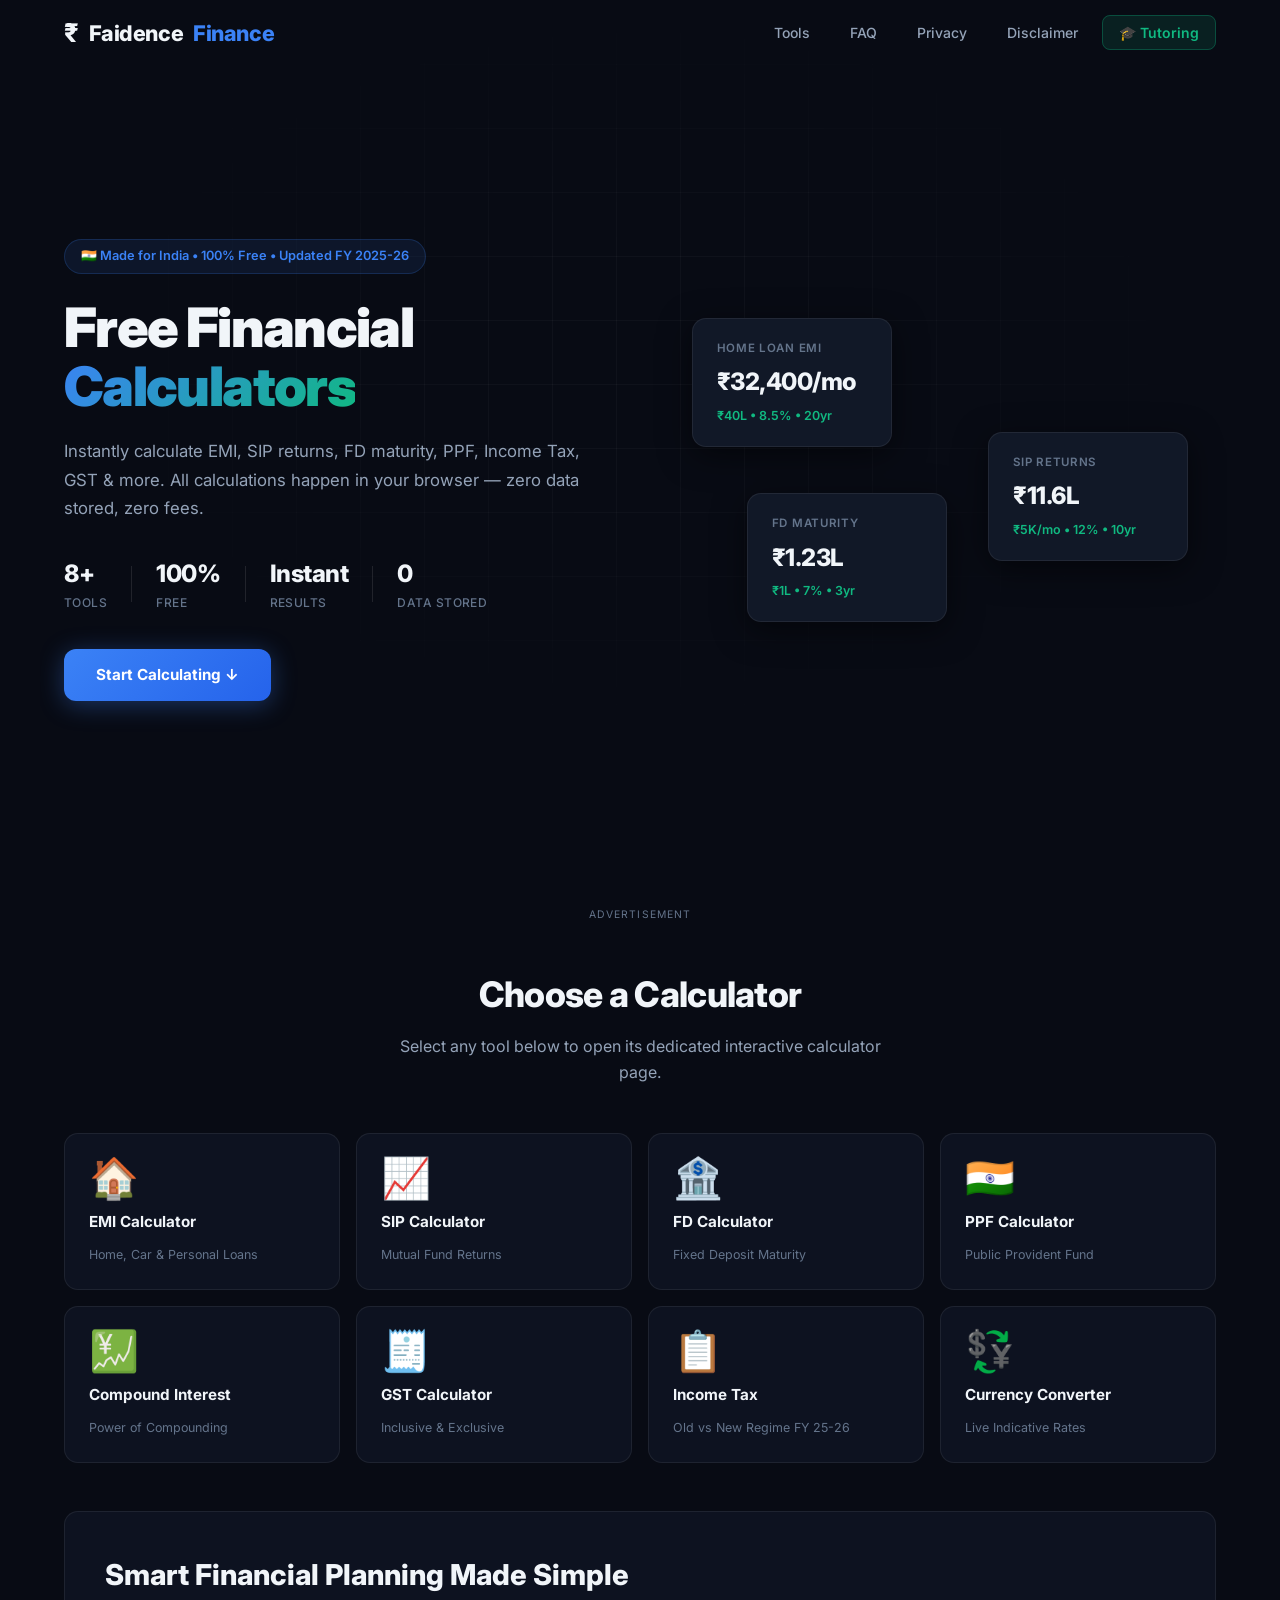
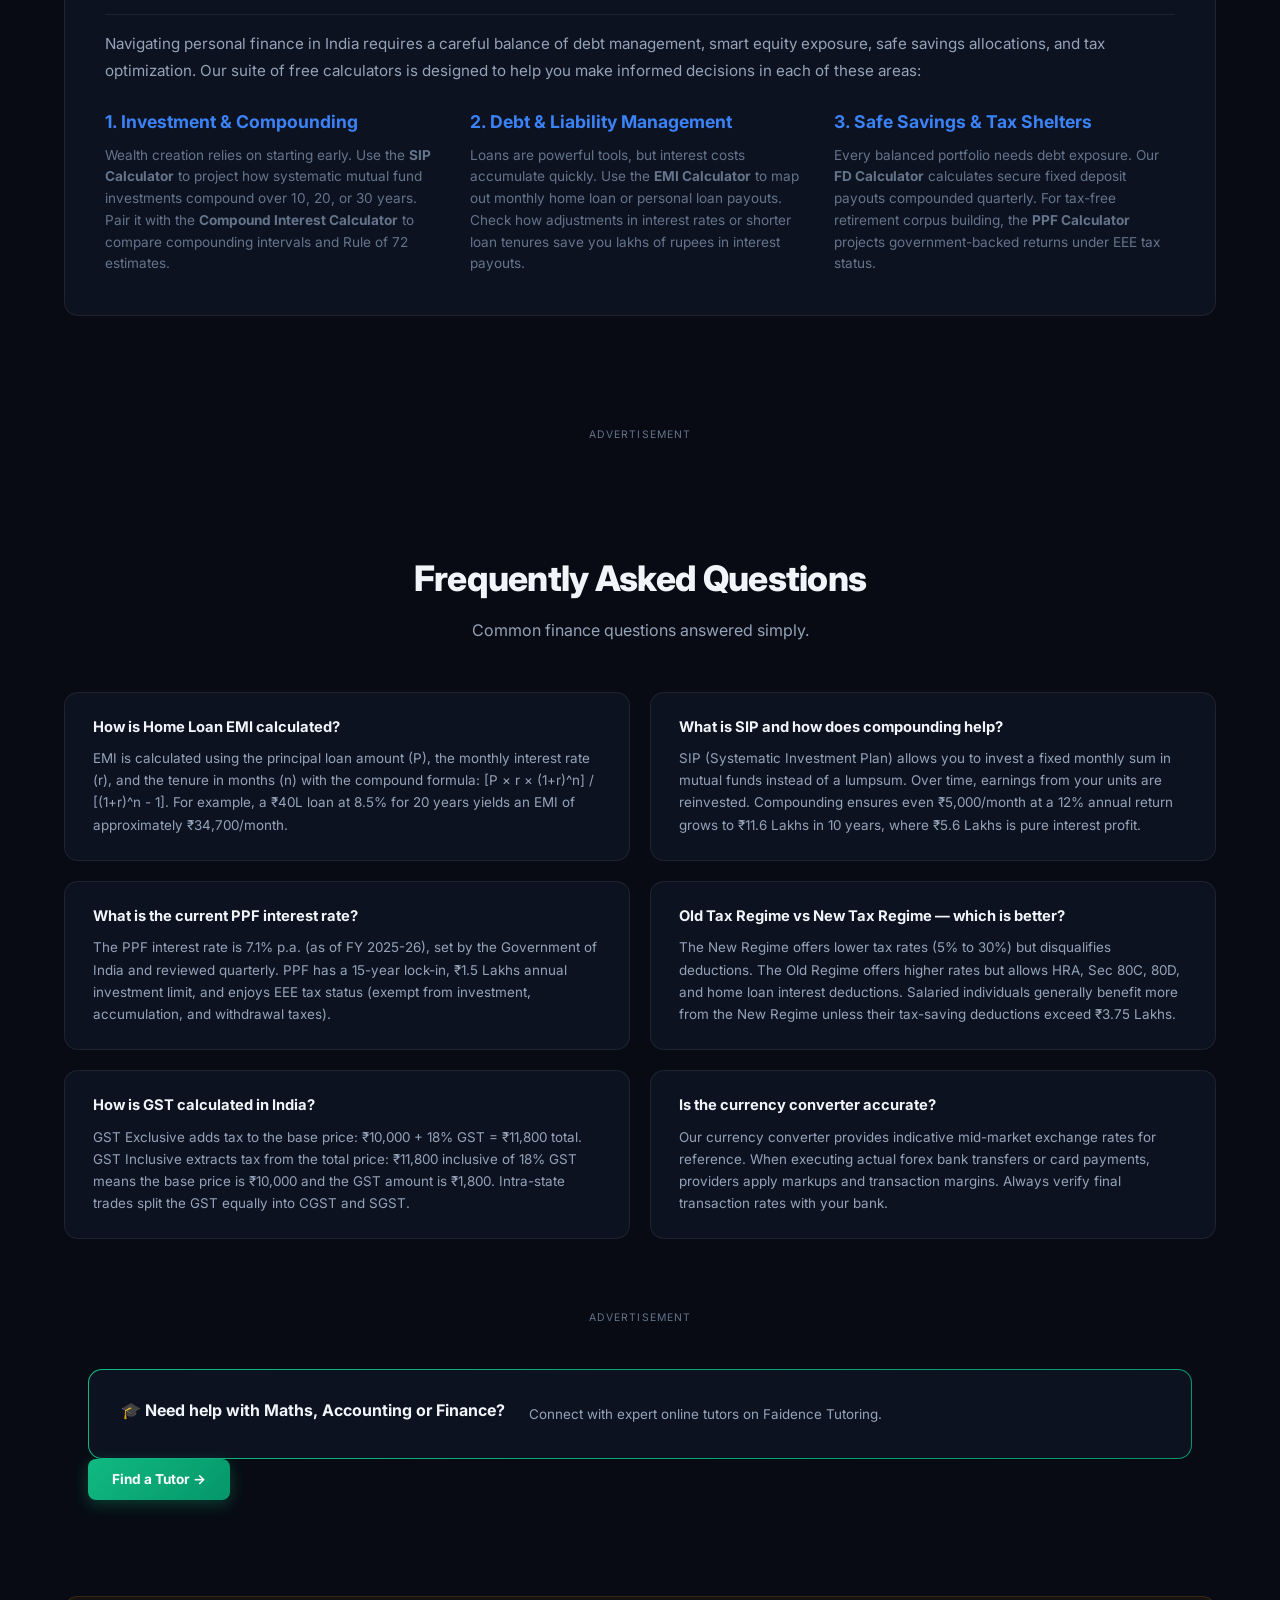
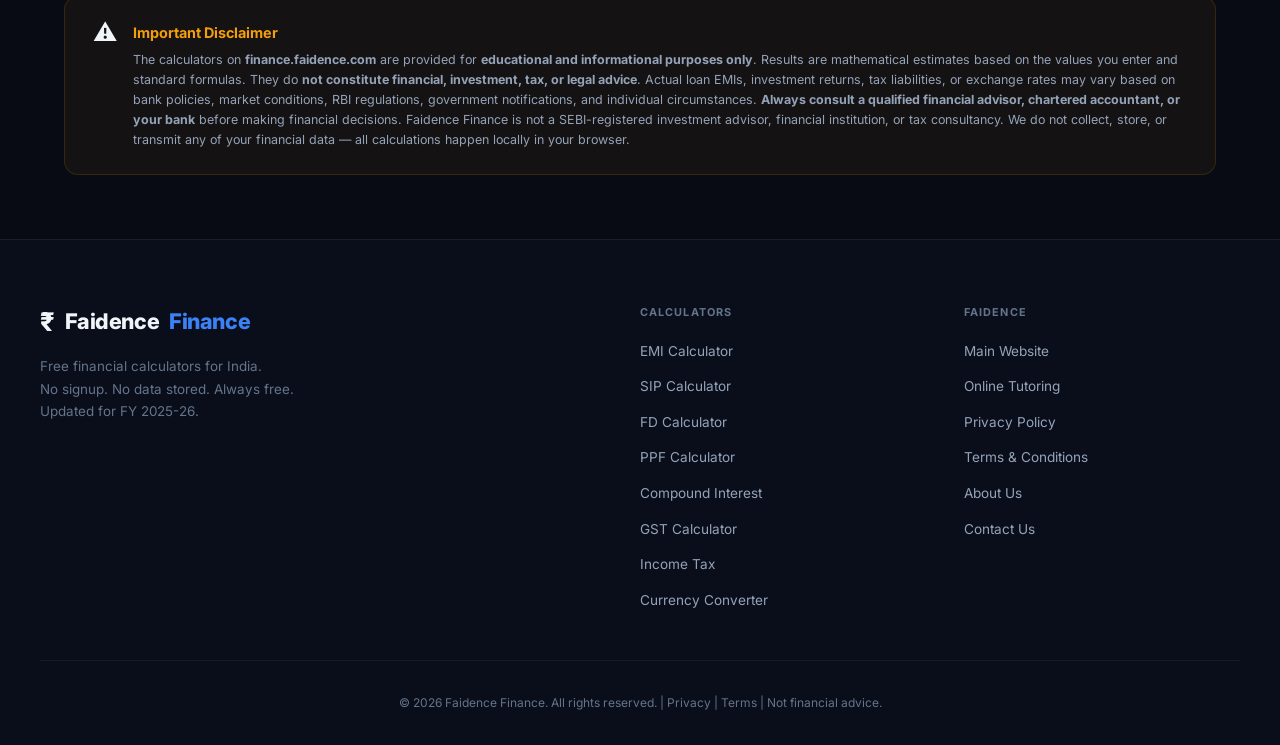
==== commit 93553092: "Resolve Google AdSense Low value content violation & optimize ad layouts" ====
--- a/index.html
+++ b/index.html
@@ -1,12 +1,15 @@
 <!DOCTYPE html>
 <html lang="en">
 <head>
+  <!-- Google AdSense - Verified and Configured -->
+  <script async src="https://pagead2.googlesyndication.com/pagead/js/adsbygoogle.js?client=ca-pub-2401176048519015" crossorigin="anonymous"></script>
+
   <meta charset="UTF-8" />
   <meta name="viewport" content="width=device-width, initial-scale=1.0" />
 
   <!-- ═══ PRIMARY SEO ═══ -->
-  <title>Free Financial Calculators India – EMI, SIP, FD, PPF, Income Tax | Faidence Finance</title>
-  <meta name="description" content="Free online financial calculators for India – EMI calculator, SIP calculator, FD calculator, PPF calculator, Income Tax calculator (Old vs New Regime), GST calculator, Currency converter. Updated for FY 2025-26. No signup required." />
+  <title>Free Financial Calculators India – EMI, SIP, FD, PPF, Tax | Faidence Finance</title>
+  <meta name="description" content="Free online financial calculators for India – EMI, SIP, Fixed Deposit, PPF, GST, Income Tax slabs comparison (Old vs New Regime), and Currency Converter. Updated for FY 2025-26." />
   <meta name="keywords" content="EMI calculator, SIP calculator, FD calculator, PPF calculator, income tax calculator India, GST calculator, compound interest calculator, home loan EMI, personal loan EMI, mutual fund SIP calculator, fixed deposit calculator, currency converter INR, free financial calculators India, FY 2025-26" />
   <meta name="robots" content="index, follow, max-snippet:-1, max-image-preview:large" />
   <meta name="author" content="Faidence Finance" />
@@ -74,9 +77,6 @@
   <link href="https://fonts.googleapis.com/css2?family=Inter:wght@300;400;500;600;700;800;900&display=swap" rel="stylesheet" />
 
   <link rel="stylesheet" href="style.css" />
-
-  <!-- ═══ GOOGLE ADSENSE ═══ -->
-  <script async src="https://pagead2.googlesyndication.com/pagead/js/adsbygoogle.js?client=ca-pub-XXXXXXXXXXXXXXXX" crossorigin="anonymous"></script>
 </head>
 <body>
 
@@ -85,10 +85,10 @@
     <div class="nav-inner">
       <a href="/" class="logo" aria-label="Home"><span class="logo-icon">₹</span>Faidence <span class="logo-fin">Finance</span></a>
       <ul class="nav-links" id="nav-links">
-        <li><a href="#tools">Tools</a></li>
-        <li><a href="#faq">FAQ</a></li>
+        <li><a href="/#tools">Tools</a></li>
+        <li><a href="/#faq">FAQ</a></li>
         <li><a href="privacy.html">Privacy</a></li>
-        <li><a href="#disclaimer">Disclaimer</a></li>
+        <li><a href="/#disclaimer">Disclaimer</a></li>
         <li><a href="https://onlinetutoring.faidence.com" target="_blank" rel="noopener" class="nav-tutor-link">🎓 Tutoring</a></li>
       </ul>
       <button class="hamburger" id="hamburger" aria-label="Menu">☰</button>
@@ -135,7 +135,7 @@
   <!-- ═══ AD 1 ═══ -->
   <div class="ad-wrapper">
     <span class="ad-label">Advertisement</span>
-    <ins class="adsbygoogle" style="display:block" data-ad-client="ca-pub-XXXXXXXXXXXXXXXX" data-ad-slot="XXXXXXXXXX" data-ad-format="auto" data-full-width-responsive="true"></ins>
+    <ins class="adsbygoogle" style="display:block" data-ad-client="ca-pub-2401176048519015" data-ad-slot="XXXXXXXXXX" data-ad-format="auto" data-full-width-responsive="true"></ins>
     <script>(adsbygoogle = window.adsbygoogle || []).push({});</script>
   </div>
 
@@ -143,434 +143,79 @@
   <section class="tool-nav" id="tools">
     <div class="section-header">
       <h2>Choose a Calculator</h2>
-      <p>Click any tool to start — results update instantly as you type.</p>
+      <p>Select any tool below to open its dedicated interactive calculator page.</p>
     </div>
     <div class="tool-grid">
-      <button class="tool-card active" data-calc="emi" id="tc-emi">
+      <a href="emi-calculator.html" class="tool-card" id="tc-emi">
         <div class="tool-icon">🏠</div>
         <div class="tool-name">EMI Calculator</div>
         <div class="tool-desc">Home, Car &amp; Personal Loans</div>
-      </button>
-      <button class="tool-card" data-calc="sip" id="tc-sip">
+      </a>
+      <a href="sip-calculator.html" class="tool-card" id="tc-sip">
         <div class="tool-icon">📈</div>
         <div class="tool-name">SIP Calculator</div>
         <div class="tool-desc">Mutual Fund Returns</div>
-      </button>
-      <button class="tool-card" data-calc="fd" id="tc-fd">
+      </a>
+      <a href="fd-calculator.html" class="tool-card" id="tc-fd">
         <div class="tool-icon">🏦</div>
         <div class="tool-name">FD Calculator</div>
         <div class="tool-desc">Fixed Deposit Maturity</div>
-      </button>
-      <button class="tool-card" data-calc="ppf" id="tc-ppf">
+      </a>
+      <a href="ppf-calculator.html" class="tool-card" id="tc-ppf">
         <div class="tool-icon">🇮🇳</div>
         <div class="tool-name">PPF Calculator</div>
         <div class="tool-desc">Public Provident Fund</div>
-      </button>
-      <button class="tool-card" data-calc="ci" id="tc-ci">
+      </a>
+      <a href="compound-interest-calculator.html" class="tool-card" id="tc-ci">
         <div class="tool-icon">💹</div>
         <div class="tool-name">Compound Interest</div>
         <div class="tool-desc">Power of Compounding</div>
-      </button>
-      <button class="tool-card" data-calc="gst" id="tc-gst">
+      </a>
+      <a href="gst-calculator.html" class="tool-card" id="tc-gst">
         <div class="tool-icon">🧾</div>
         <div class="tool-name">GST Calculator</div>
         <div class="tool-desc">Inclusive &amp; Exclusive</div>
-      </button>
-      <button class="tool-card" data-calc="tax" id="tc-tax">
+      </a>
+      <a href="income-tax-calculator.html" class="tool-card" id="tc-tax">
         <div class="tool-icon">📋</div>
         <div class="tool-name">Income Tax</div>
         <div class="tool-desc">Old vs New Regime FY 25-26</div>
-      </button>
-      <button class="tool-card" data-calc="forex" id="tc-forex">
+      </a>
+      <a href="currency-converter.html" class="tool-card" id="tc-forex">
         <div class="tool-icon">💱</div>
         <div class="tool-name">Currency Converter</div>
         <div class="tool-desc">Live Indicative Rates</div>
-      </button>
-    </div>
-  </section>
-
-  <!-- ════════════ CALCULATORS SECTION ════════════ -->
-  <section class="calculators-section" id="calculators-section">
-
-    <!-- ── 1. EMI CALCULATOR ── -->
-    <div class="calc-panel active" id="calc-emi">
-      <div class="calc-grid">
-        <div class="calc-inputs">
-          <h3 class="calc-title">EMI Calculator</h3>
-          <p class="calc-desc">Calculate your monthly loan instalment for Home Loan, Car Loan, Personal Loan or Education Loan. Adjust the sliders or type values directly.</p>
-          <div class="input-group">
-            <label for="emi-principal">Loan Amount (₹)</label>
-            <input type="number" id="emi-principal" value="2000000" min="10000" max="100000000" step="10000" />
-            <input type="range" id="emi-principal-r" min="10000" max="10000000" step="10000" value="2000000" class="slider" />
-            <div class="range-labels"><span>₹10K</span><span>₹1Cr</span></div>
-          </div>
-          <div class="input-group">
-            <label for="emi-rate">Annual Interest Rate (%)</label>
-            <input type="number" id="emi-rate" value="8.5" min="1" max="30" step="0.1" />
-            <input type="range" id="emi-rate-r" min="1" max="30" step="0.1" value="8.5" class="slider" />
-            <div class="range-labels"><span>1%</span><span>30%</span></div>
-          </div>
-          <div class="input-group">
-            <label for="emi-tenure">Loan Tenure (Years)</label>
-            <input type="number" id="emi-tenure" value="20" min="1" max="30" step="1" />
-            <input type="range" id="emi-tenure-r" min="1" max="30" step="1" value="20" class="slider" />
-            <div class="range-labels"><span>1 yr</span><span>30 yr</span></div>
-          </div>
+      </a>
+    </div>
+  </section>
+
+  <!-- ════════════ HOME CONTENT ARTICLE ════════════ -->
+  <section class="faq-section" style="padding-top: 0;">
+    <div style="background: #0d1220; border: 1px solid rgba(255, 255, 255, 0.07); border-radius: 14px; padding: 40px; margin-bottom: 40px;">
+      <h2 style="font-size: 1.8rem; font-weight: 800; color: #f1f5f9; margin-bottom: 16px; border-bottom: 1px solid rgba(255, 255, 255, 0.07); padding-bottom: 16px;">Smart Financial Planning Made Simple</h2>
+      <p style="color: #94a3b8; font-size: 0.95rem; line-height: 1.75; margin-bottom: 16px;">Navigating personal finance in India requires a careful balance of debt management, smart equity exposure, safe savings allocations, and tax optimization. Our suite of free calculators is designed to help you make informed decisions in each of these areas:</p>
+      
+      <div style="display: grid; grid-template-columns: repeat(auto-fit, minmax(280px, 1fr)); gap: 24px; margin-top: 24px;">
+        <div>
+          <h3 style="color: #3b82f6; font-size: 1.1rem; font-weight: 700; margin-bottom: 8px;">1. Investment &amp; Compounding</h3>
+          <p style="color: #64748b; font-size: 0.85rem; line-height: 1.6;">Wealth creation relies on starting early. Use the <strong>SIP Calculator</strong> to project how systematic mutual fund investments compound over 10, 20, or 30 years. Pair it with the <strong>Compound Interest Calculator</strong> to compare compounding intervals and Rule of 72 estimates.</p>
         </div>
-        <div class="calc-results">
-          <div class="result-card">
-            <div class="result-main"><span class="result-label">Monthly EMI</span><span class="result-value" id="emi-result">₹0</span></div>
-            <div class="result-breakdown">
-              <div class="rb-item"><span class="rb-dot dot-principal"></span><span class="rb-label">Principal Amount</span><span class="rb-val" id="emi-principal-out">₹0</span></div>
-              <div class="rb-item"><span class="rb-dot dot-interest"></span><span class="rb-label">Total Interest</span><span class="rb-val" id="emi-interest-out">₹0</span></div>
-              <div class="rb-item total-row"><span class="rb-dot dot-total"></span><span class="rb-label">Total Payment</span><span class="rb-val" id="emi-total-out">₹0</span></div>
-            </div>
-            <div class="donut-wrap"><canvas id="emi-chart" width="180" height="180"></canvas>
-              <div class="donut-legend"><span class="leg-item"><span class="leg-dot dot-principal"></span>Principal</span><span class="leg-item"><span class="leg-dot dot-interest"></span>Interest</span></div>
-            </div>
-          </div>
+        <div>
+          <h3 style="color: #3b82f6; font-size: 1.1rem; font-weight: 700; margin-bottom: 8px;">2. Debt &amp; Liability Management</h3>
+          <p style="color: #64748b; font-size: 0.85rem; line-height: 1.6;">Loans are powerful tools, but interest costs accumulate quickly. Use the <strong>EMI Calculator</strong> to map out monthly home loan or personal loan payouts. Check how adjustments in interest rates or shorter loan tenures save you lakhs of rupees in interest payouts.</p>
         </div>
-      </div>
-    </div>
-
-    <!-- ── 2. SIP CALCULATOR ── -->
-    <div class="calc-panel" id="calc-sip">
-      <div class="calc-grid">
-        <div class="calc-inputs">
-          <h3 class="calc-title">SIP Calculator</h3>
-          <p class="calc-desc">Estimate your Systematic Investment Plan (SIP) returns for mutual funds. See how small monthly investments grow into wealth over time.</p>
-          <div class="input-group">
-            <label for="sip-amount">Monthly Investment (₹)</label>
-            <input type="number" id="sip-amount" value="5000" min="500" max="1000000" step="500" />
-            <input type="range" id="sip-amount-r" min="500" max="100000" step="500" value="5000" class="slider" />
-            <div class="range-labels"><span>₹500</span><span>₹1L</span></div>
-          </div>
-          <div class="input-group">
-            <label for="sip-rate">Expected Annual Return (%)</label>
-            <input type="number" id="sip-rate" value="12" min="1" max="30" step="0.5" />
-            <input type="range" id="sip-rate-r" min="1" max="30" step="0.5" value="12" class="slider" />
-            <div class="range-labels"><span>1%</span><span>30%</span></div>
-          </div>
-          <div class="input-group">
-            <label for="sip-tenure">Investment Period (Years)</label>
-            <input type="number" id="sip-tenure" value="10" min="1" max="40" step="1" />
-            <input type="range" id="sip-tenure-r" min="1" max="40" step="1" value="10" class="slider" />
-            <div class="range-labels"><span>1 yr</span><span>40 yr</span></div>
-          </div>
+        <div>
+          <h3 style="color: #3b82f6; font-size: 1.1rem; font-weight: 700; margin-bottom: 8px;">3. Safe Savings &amp; Tax Shelters</h3>
+          <p style="color: #64748b; font-size: 0.85rem; line-height: 1.6;">Every balanced portfolio needs debt exposure. Our <strong>FD Calculator</strong> calculates secure fixed deposit payouts compounded quarterly. For tax-free retirement corpus building, the <strong>PPF Calculator</strong> projects government-backed returns under EEE tax status.</p>
         </div>
-        <div class="calc-results">
-          <div class="result-card">
-            <div class="result-main"><span class="result-label">Estimated Returns</span><span class="result-value" id="sip-result">₹0</span></div>
-            <div class="result-breakdown">
-              <div class="rb-item"><span class="rb-dot dot-principal"></span><span class="rb-label">Amount Invested</span><span class="rb-val" id="sip-invested">₹0</span></div>
-              <div class="rb-item"><span class="rb-dot dot-interest"></span><span class="rb-label">Wealth Gained</span><span class="rb-val" id="sip-gain">₹0</span></div>
-              <div class="rb-item total-row"><span class="rb-dot dot-total"></span><span class="rb-label">Total Value</span><span class="rb-val" id="sip-total">₹0</span></div>
-            </div>
-            <div class="donut-wrap"><canvas id="sip-chart" width="180" height="180"></canvas>
-              <div class="donut-legend"><span class="leg-item"><span class="leg-dot dot-principal"></span>Invested</span><span class="leg-item"><span class="leg-dot dot-interest"></span>Returns</span></div>
-            </div>
-          </div>
-        </div>
-      </div>
-    </div>
-
-    <!-- ── 3. FD CALCULATOR ── -->
-    <div class="calc-panel" id="calc-fd">
-      <div class="calc-grid">
-        <div class="calc-inputs">
-          <h3 class="calc-title">Fixed Deposit (FD) Calculator</h3>
-          <p class="calc-desc">Calculate the maturity amount and interest earned on your fixed deposit. Compare different tenures and compounding frequencies.</p>
-          <div class="input-group">
-            <label for="fd-principal">Deposit Amount (₹)</label>
-            <input type="number" id="fd-principal" value="100000" min="1000" max="10000000" step="1000" />
-            <input type="range" id="fd-principal-r" min="1000" max="5000000" step="1000" value="100000" class="slider" />
-            <div class="range-labels"><span>₹1K</span><span>₹50L</span></div>
-          </div>
-          <div class="input-group">
-            <label for="fd-rate">Annual Interest Rate (%)</label>
-            <input type="number" id="fd-rate" value="7" min="1" max="15" step="0.25" />
-            <input type="range" id="fd-rate-r" min="1" max="15" step="0.25" value="7" class="slider" />
-            <div class="range-labels"><span>1%</span><span>15%</span></div>
-          </div>
-          <div class="input-group">
-            <label for="fd-tenure">Tenure (Years)</label>
-            <input type="number" id="fd-tenure" value="3" min="1" max="10" step="1" />
-            <input type="range" id="fd-tenure-r" min="1" max="10" step="1" value="3" class="slider" />
-            <div class="range-labels"><span>1 yr</span><span>10 yr</span></div>
-          </div>
-          <div class="input-group">
-            <label for="fd-freq">Compounding Frequency</label>
-            <select id="fd-freq" class="select-input">
-              <option value="4" selected>Quarterly (Default)</option>
-              <option value="12">Monthly</option>
-              <option value="2">Half-Yearly</option>
-              <option value="1">Yearly</option>
-            </select>
-          </div>
-        </div>
-        <div class="calc-results">
-          <div class="result-card">
-            <div class="result-main"><span class="result-label">Maturity Amount</span><span class="result-value" id="fd-result">₹0</span></div>
-            <div class="result-breakdown">
-              <div class="rb-item"><span class="rb-dot dot-principal"></span><span class="rb-label">Principal</span><span class="rb-val" id="fd-principal-out">₹0</span></div>
-              <div class="rb-item"><span class="rb-dot dot-interest"></span><span class="rb-label">Interest Earned</span><span class="rb-val" id="fd-interest-out">₹0</span></div>
-              <div class="rb-item total-row"><span class="rb-dot dot-total"></span><span class="rb-label">Total Value</span><span class="rb-val" id="fd-total-out">₹0</span></div>
-            </div>
-            <div class="donut-wrap"><canvas id="fd-chart" width="180" height="180"></canvas>
-              <div class="donut-legend"><span class="leg-item"><span class="leg-dot dot-principal"></span>Principal</span><span class="leg-item"><span class="leg-dot dot-interest"></span>Interest</span></div>
-            </div>
-          </div>
-        </div>
-      </div>
-    </div>
-
-    <!-- ── 4. PPF CALCULATOR ── -->
-    <div class="calc-panel" id="calc-ppf">
-      <div class="calc-grid">
-        <div class="calc-inputs">
-          <h3 class="calc-title">PPF Calculator</h3>
-          <p class="calc-desc">Calculate Public Provident Fund maturity amount. PPF offers tax-free returns (EEE status) at 7.1% p.a. with a 15-year lock-in, extendable in blocks of 5 years.</p>
-          <div class="input-group">
-            <label for="ppf-annual">Yearly Investment (₹)</label>
-            <input type="number" id="ppf-annual" value="150000" min="500" max="150000" step="500" />
-            <input type="range" id="ppf-annual-r" min="500" max="150000" step="500" value="150000" class="slider" />
-            <div class="range-labels"><span>₹500</span><span>₹1.5L (max)</span></div>
-          </div>
-          <div class="input-group">
-            <label for="ppf-tenure">Tenure (Years)</label>
-            <input type="number" id="ppf-tenure" value="15" min="15" max="50" step="5" />
-            <input type="range" id="ppf-tenure-r" min="15" max="50" step="5" value="15" class="slider" />
-            <div class="range-labels"><span>15 yr</span><span>50 yr</span></div>
-          </div>
-          <div class="input-group">
-            <label>Interest Rate</label>
-            <div class="ppf-rate-display">7.1% p.a. (Government set, reviewed quarterly)</div>
-          </div>
-        </div>
-        <div class="calc-results">
-          <div class="result-card">
-            <div class="result-main"><span class="result-label">Maturity Amount</span><span class="result-value" id="ppf-result">₹0</span></div>
-            <div class="result-breakdown">
-              <div class="rb-item"><span class="rb-dot dot-principal"></span><span class="rb-label">Total Invested</span><span class="rb-val" id="ppf-invested-out">₹0</span></div>
-              <div class="rb-item"><span class="rb-dot dot-interest"></span><span class="rb-label">Interest Earned</span><span class="rb-val" id="ppf-interest-out">₹0</span></div>
-              <div class="rb-item total-row"><span class="rb-dot dot-total"></span><span class="rb-label">Total Value</span><span class="rb-val" id="ppf-total-out">₹0</span></div>
-            </div>
-            <div class="donut-wrap"><canvas id="ppf-chart" width="180" height="180"></canvas>
-              <div class="donut-legend"><span class="leg-item"><span class="leg-dot dot-principal"></span>Invested</span><span class="leg-item"><span class="leg-dot dot-interest"></span>Interest</span></div>
-            </div>
-          </div>
-        </div>
-      </div>
-    </div>
-
-    <!-- ── 5. COMPOUND INTEREST ── -->
-    <div class="calc-panel" id="calc-ci">
-      <div class="calc-grid">
-        <div class="calc-inputs">
-          <h3 class="calc-title">Compound Interest Calculator</h3>
-          <p class="calc-desc">See the power of compounding on your investments or savings. Compare different compounding frequencies to find the best returns.</p>
-          <div class="input-group">
-            <label for="ci-principal">Principal Amount (₹)</label>
-            <input type="number" id="ci-principal" value="100000" min="1000" max="10000000" step="1000" />
-            <input type="range" id="ci-principal-r" min="1000" max="5000000" step="1000" value="100000" class="slider" />
-            <div class="range-labels"><span>₹1K</span><span>₹50L</span></div>
-          </div>
-          <div class="input-group">
-            <label for="ci-rate">Annual Interest Rate (%)</label>
-            <input type="number" id="ci-rate" value="10" min="1" max="30" step="0.5" />
-            <input type="range" id="ci-rate-r" min="1" max="30" step="0.5" value="10" class="slider" />
-            <div class="range-labels"><span>1%</span><span>30%</span></div>
-          </div>
-          <div class="input-group">
-            <label for="ci-tenure">Time Period (Years)</label>
-            <input type="number" id="ci-tenure" value="5" min="1" max="40" step="1" />
-            <input type="range" id="ci-tenure-r" min="1" max="40" step="1" value="5" class="slider" />
-            <div class="range-labels"><span>1 yr</span><span>40 yr</span></div>
-          </div>
-          <div class="input-group">
-            <label for="ci-freq">Compounding Frequency</label>
-            <select id="ci-freq" class="select-input">
-              <option value="1">Annually</option>
-              <option value="2">Half-Yearly</option>
-              <option value="4" selected>Quarterly</option>
-              <option value="12">Monthly</option>
-            </select>
-          </div>
-        </div>
-        <div class="calc-results">
-          <div class="result-card">
-            <div class="result-main"><span class="result-label">Total Amount</span><span class="result-value" id="ci-result">₹0</span></div>
-            <div class="result-breakdown">
-              <div class="rb-item"><span class="rb-dot dot-principal"></span><span class="rb-label">Principal</span><span class="rb-val" id="ci-principal-out">₹0</span></div>
-              <div class="rb-item"><span class="rb-dot dot-interest"></span><span class="rb-label">Compound Interest</span><span class="rb-val" id="ci-interest-out">₹0</span></div>
-              <div class="rb-item total-row"><span class="rb-dot dot-total"></span><span class="rb-label">Total Value</span><span class="rb-val" id="ci-total-out">₹0</span></div>
-            </div>
-            <div class="donut-wrap"><canvas id="ci-chart" width="180" height="180"></canvas>
-              <div class="donut-legend"><span class="leg-item"><span class="leg-dot dot-principal"></span>Principal</span><span class="leg-item"><span class="leg-dot dot-interest"></span>Interest</span></div>
-            </div>
-          </div>
-        </div>
-      </div>
-    </div>
-
-    <!-- ── 6. GST CALCULATOR ── -->
-    <div class="calc-panel" id="calc-gst">
-      <div class="calc-grid">
-        <div class="calc-inputs">
-          <h3 class="calc-title">GST Calculator</h3>
-          <p class="calc-desc">Calculate GST inclusive or exclusive price for goods &amp; services in India. See CGST &amp; SGST split instantly.</p>
-          <div class="input-group">
-            <label for="gst-amount">Enter Amount (₹)</label>
-            <input type="number" id="gst-amount" value="10000" min="1" step="1" />
-          </div>
-          <div class="input-group">
-            <label for="gst-rate">GST Rate (%)</label>
-            <select id="gst-rate" class="select-input">
-              <option value="5">5% – Essential goods</option>
-              <option value="12">12% – Standard goods</option>
-              <option value="18" selected>18% – Most services</option>
-              <option value="28">28% – Luxury &amp; sin goods</option>
-            </select>
-          </div>
-          <div class="input-group">
-            <label>Calculation Type</label>
-            <div class="radio-group">
-              <label class="radio-label"><input type="radio" name="gst-type" value="exclusive" checked /> GST Exclusive (add GST to amount)</label>
-              <label class="radio-label"><input type="radio" name="gst-type" value="inclusive" /> GST Inclusive (extract GST from amount)</label>
-            </div>
-          </div>
-        </div>
-        <div class="calc-results">
-          <div class="result-card gst-result-card">
-            <div class="gst-row"><span>Original Amount</span><span id="gst-original">₹0</span></div>
-            <div class="gst-row accent-row"><span id="gst-type-label">GST Amount (18%)</span><span id="gst-amount-out">₹0</span></div>
-            <div class="gst-row"><span>CGST</span><span id="gst-cgst">₹0</span></div>
-            <div class="gst-row"><span>SGST</span><span id="gst-sgst">₹0</span></div>
-            <div class="gst-row total-gst-row"><span id="gst-total-label">Total Amount (with GST)</span><span id="gst-total">₹0</span></div>
-          </div>
-        </div>
-      </div>
-    </div>
-
-    <!-- ── 7. INCOME TAX CALCULATOR ── -->
-    <div class="calc-panel" id="calc-tax">
-      <div class="calc-grid calc-grid-tax">
-        <div class="calc-inputs">
-          <h3 class="calc-title">Income Tax Calculator – FY 2025-26</h3>
-          <p class="calc-desc">Compare Old vs New Tax Regime side by side. Enter your gross annual income and deductions to see which regime saves you more tax.</p>
-          <div class="input-group">
-            <label for="tax-income">Gross Annual Income (₹)</label>
-            <input type="number" id="tax-income" value="1200000" min="100000" max="100000000" step="10000" />
-            <input type="range" id="tax-income-r" min="100000" max="10000000" step="10000" value="1200000" class="slider" />
-            <div class="range-labels"><span>₹1L</span><span>₹1Cr</span></div>
-          </div>
-          <div class="input-group">
-            <label for="tax-deductions">Deductions – Sec 80C, 80D, HRA etc. (₹)</label>
-            <input type="number" id="tax-deductions" value="200000" min="0" max="5000000" step="5000" />
-            <p class="input-note">Deductions apply only under the Old Regime. The New Regime does not allow most deductions.</p>
-          </div>
-        </div>
-        <div class="calc-results">
-          <div class="tax-comparison">
-            <div class="tax-col">
-              <div class="tax-header new-regime">✨ New Regime</div>
-              <div class="tax-body">
-                <div class="tax-row"><span>Gross Income</span><span id="tax-new-gross">₹0</span></div>
-                <div class="tax-row"><span>Std. Deduction</span><span id="tax-new-std">-₹75,000</span></div>
-                <div class="tax-row"><span>Taxable Income</span><span id="tax-new-taxable">₹0</span></div>
-                <div class="tax-row"><span>Income Tax</span><span id="tax-new-tax">₹0</span></div>
-                <div class="tax-row"><span>Cess (4%)</span><span id="tax-new-cess">₹0</span></div>
-                <div class="tax-row tax-final"><span>Total Tax</span><span id="tax-new-total">₹0</span></div>
-              </div>
-            </div>
-            <div class="tax-col">
-              <div class="tax-header old-regime">📋 Old Regime</div>
-              <div class="tax-body">
-                <div class="tax-row"><span>Gross Income</span><span id="tax-old-gross">₹0</span></div>
-                <div class="tax-row"><span>Std. Deduction</span><span id="tax-old-std">-₹50,000</span></div>
-                <div class="tax-row"><span>Sec 80C/80D etc.</span><span id="tax-old-deductions">₹0</span></div>
-                <div class="tax-row"><span>Taxable Income</span><span id="tax-old-taxable">₹0</span></div>
-                <div class="tax-row"><span>Income Tax</span><span id="tax-old-tax">₹0</span></div>
-                <div class="tax-row"><span>Cess (4%)</span><span id="tax-old-cess">₹0</span></div>
-                <div class="tax-row tax-final"><span>Total Tax</span><span id="tax-old-total">₹0</span></div>
-              </div>
-            </div>
-          </div>
-          <div class="tax-savings" id="tax-savings">
-            <span id="tax-savings-text">New Regime saves you ₹0</span>
-          </div>
-        </div>
-      </div>
-    </div>
-
-    <!-- ── 8. CURRENCY CONVERTER ── -->
-    <div class="calc-panel" id="calc-forex">
-      <div class="calc-grid">
-        <div class="calc-inputs">
-          <h3 class="calc-title">Currency Converter</h3>
-          <p class="calc-desc">Convert between major world currencies. Rates are indicative and approximate — always verify with your bank for actual transaction rates.</p>
-          <div class="input-group">
-            <label for="forex-amount">Amount</label>
-            <input type="number" id="forex-amount" value="1000" min="0.01" step="1" />
-          </div>
-          <div class="input-group">
-            <label for="forex-from">From Currency</label>
-            <select id="forex-from" class="select-input">
-              <option value="USD" selected>🇺🇸 USD – US Dollar</option>
-              <option value="EUR">🇪🇺 EUR – Euro</option>
-              <option value="GBP">🇬🇧 GBP – British Pound</option>
-              <option value="INR">🇮🇳 INR – Indian Rupee</option>
-              <option value="JPY">🇯🇵 JPY – Japanese Yen</option>
-              <option value="AUD">🇦🇺 AUD – Australian Dollar</option>
-              <option value="CAD">🇨🇦 CAD – Canadian Dollar</option>
-              <option value="SGD">🇸🇬 SGD – Singapore Dollar</option>
-              <option value="AED">🇦🇪 AED – UAE Dirham</option>
-              <option value="SAR">🇸🇦 SAR – Saudi Riyal</option>
-              <option value="CHF">🇨🇭 CHF – Swiss Franc</option>
-              <option value="CNY">🇨🇳 CNY – Chinese Yuan</option>
-            </select>
-          </div>
-          <div class="forex-swap-wrap">
-            <button class="forex-swap-btn" id="forex-swap" aria-label="Swap currencies">⇅ Swap</button>
-          </div>
-          <div class="input-group">
-            <label for="forex-to">To Currency</label>
-            <select id="forex-to" class="select-input">
-              <option value="USD">🇺🇸 USD – US Dollar</option>
-              <option value="EUR">🇪🇺 EUR – Euro</option>
-              <option value="GBP">🇬🇧 GBP – British Pound</option>
-              <option value="INR" selected>🇮🇳 INR – Indian Rupee</option>
-              <option value="JPY">🇯🇵 JPY – Japanese Yen</option>
-              <option value="AUD">🇦🇺 AUD – Australian Dollar</option>
-              <option value="CAD">🇨🇦 CAD – Canadian Dollar</option>
-              <option value="SGD">🇸🇬 SGD – Singapore Dollar</option>
-              <option value="AED">🇦🇪 AED – UAE Dirham</option>
-              <option value="SAR">🇸🇦 SAR – Saudi Riyal</option>
-              <option value="CHF">🇨🇭 CHF – Swiss Franc</option>
-              <option value="CNY">🇨🇳 CNY – Chinese Yuan</option>
-            </select>
-          </div>
-        </div>
-        <div class="calc-results">
-          <div class="result-card forex-result-card">
-            <div class="forex-result-box">
-              <span class="forex-from-label" id="forex-from-label">1,000 USD</span>
-              <span class="forex-equals">=</span>
-              <span class="forex-to-value" id="forex-result">₹85,500.00</span>
-            </div>
-            <div class="forex-rate-info" id="forex-rate-display">1 USD = ₹85.50 | 1 INR = $0.0117</div>
-            <div class="forex-disclaimer">⚠️ Rates are indicative only. Actual bank rates may differ.</div>
-          </div>
-        </div>
-      </div>
-    </div>
-
+      </div>
+    </div>
   </section>
 
   <!-- ═══ AD 2 ═══ -->
   <div class="ad-wrapper">
     <span class="ad-label">Advertisement</span>
-    <ins class="adsbygoogle" style="display:block;text-align:center;" data-ad-layout="in-article" data-ad-format="fluid" data-ad-client="ca-pub-XXXXXXXXXXXXXXXX" data-ad-slot="XXXXXXXXXX"></ins>
+    <ins class="adsbygoogle" style="display:block;text-align:center;" data-ad-layout="in-article" data-ad-format="fluid" data-ad-client="ca-pub-2401176048519015" data-ad-slot="XXXXXXXXXX"></ins>
     <script>(adsbygoogle = window.adsbygoogle || []).push({});</script>
   </div>
 
@@ -583,27 +228,27 @@
     <div class="faq-grid">
       <div class="faq-item">
         <h3>How is Home Loan EMI calculated?</h3>
-        <p>EMI = P &times; r &times; (1+r)<sup>n</sup> / ((1+r)<sup>n</sup> – 1). P = loan amount, r = monthly interest rate (annual rate ÷ 12 ÷ 100), n = total months (years × 12). A ₹40L loan at 8.5% for 20 years gives ~₹34,700/month EMI.</p>
+        <p>EMI is calculated using the principal loan amount (P), the monthly interest rate (r), and the tenure in months (n) with the compound formula: [P × r × (1+r)^n] / [(1+r)^n - 1]. For example, a ₹40L loan at 8.5% for 20 years yields an EMI of approximately ₹34,700/month.</p>
       </div>
       <div class="faq-item">
         <h3>What is SIP and how does compounding help?</h3>
-        <p>SIP (Systematic Investment Plan) lets you invest a fixed monthly amount in mutual funds. Thanks to compounding, even ₹5,000/month at 12% annual returns grows to ~₹11.6 lakhs in 10 years — of which only ₹6 lakhs is your investment and ₹5.6 lakhs is wealth gained.</p>
+        <p>SIP (Systematic Investment Plan) allows you to invest a fixed monthly sum in mutual funds instead of a lumpsum. Over time, earnings from your units are reinvested. Compounding ensures even ₹5,000/month at a 12% annual return grows to ₹11.6 Lakhs in 10 years, where ₹5.6 Lakhs is pure interest profit.</p>
       </div>
       <div class="faq-item">
         <h3>What is the current PPF interest rate?</h3>
-        <p>The PPF interest rate is 7.1% p.a. (as of FY 2025-26), set by the Government of India and reviewed quarterly. PPF has a 15-year lock-in, ₹1.5 lakh/year maximum, and enjoys EEE tax status (Exempt-Exempt-Exempt).</p>
+        <p>The PPF interest rate is 7.1% p.a. (as of FY 2025-26), set by the Government of India and reviewed quarterly. PPF has a 15-year lock-in, ₹1.5 Lakhs annual investment limit, and enjoys EEE tax status (exempt from investment, accumulation, and withdrawal taxes).</p>
       </div>
       <div class="faq-item">
         <h3>Old Tax Regime vs New Tax Regime — which is better?</h3>
-        <p>The New Regime offers lower slab rates (5%-30%) but no deductions (except ₹75K standard). The Old Regime allows deductions under 80C (₹1.5L), 80D, HRA, etc. If your total deductions exceed ~₹3.75L, the Old Regime may save more. Use our calculator to compare.</p>
-      </div>
-      <div class="faq-item">
-        <h3>How is GST calculated?</h3>
-        <p>GST Exclusive: Add GST to the original price. ₹10,000 + 18% GST = ₹11,800. GST Inclusive: Extract GST from the total. ₹11,800 inclusive of 18% GST means original = ₹10,000, GST = ₹1,800. CGST and SGST are each half the GST amount for intra-state transactions.</p>
+        <p>The New Regime offers lower tax rates (5% to 30%) but disqualifies deductions. The Old Regime offers higher rates but allows HRA, Sec 80C, 80D, and home loan interest deductions. Salaried individuals generally benefit more from the New Regime unless their tax-saving deductions exceed ₹3.75 Lakhs.</p>
+      </div>
+      <div class="faq-item">
+        <h3>How is GST calculated in India?</h3>
+        <p>GST Exclusive adds tax to the base price: ₹10,000 + 18% GST = ₹11,800 total. GST Inclusive extracts tax from the total price: ₹11,800 inclusive of 18% GST means the base price is ₹10,000 and the GST amount is ₹1,800. Intra-state trades split the GST equally into CGST and SGST.</p>
       </div>
       <div class="faq-item">
         <h3>Is the currency converter accurate?</h3>
-        <p>Our currency converter provides indicative mid-market rates for reference only. Actual exchange rates from banks and forex services may differ due to margins, fees, and real-time market fluctuations. Always confirm with your bank before transacting.</p>
+        <p>Our currency converter provides indicative mid-market exchange rates for reference. When executing actual forex bank transfers or card payments, providers apply markups and transaction margins. Always verify final transaction rates with your bank.</p>
       </div>
     </div>
   </section>
@@ -611,7 +256,7 @@
   <!-- ═══ AD 3 ═══ -->
   <div class="ad-wrapper">
     <span class="ad-label">Advertisement</span>
-    <ins class="adsbygoogle" style="display:block" data-ad-client="ca-pub-XXXXXXXXXXXXXXXX" data-ad-slot="XXXXXXXXXX" data-ad-format="auto" data-full-width-responsive="true"></ins>
+    <ins class="adsbygoogle" style="display:block" data-ad-client="ca-pub-2401176048519015" data-ad-slot="XXXXXXXXXX" data-ad-format="auto" data-full-width-responsive="true"></ins>
     <script>(adsbygoogle = window.adsbygoogle || []).push({});</script>
   </div>
 
@@ -654,14 +299,14 @@
       <div class="footer-links-group">
         <h4>Calculators</h4>
         <ul>
-          <li><a href="#tools" onclick="switchCalc('emi')">EMI Calculator</a></li>
-          <li><a href="#tools" onclick="switchCalc('sip')">SIP Calculator</a></li>
-          <li><a href="#tools" onclick="switchCalc('fd')">FD Calculator</a></li>
-          <li><a href="#tools" onclick="switchCalc('ppf')">PPF Calculator</a></li>
-          <li><a href="#tools" onclick="switchCalc('ci')">Compound Interest</a></li>
-          <li><a href="#tools" onclick="switchCalc('gst')">GST Calculator</a></li>
-          <li><a href="#tools" onclick="switchCalc('tax')">Income Tax</a></li>
-          <li><a href="#tools" onclick="switchCalc('forex')">Currency Converter</a></li>
+          <li><a href="/emi-calculator.html">EMI Calculator</a></li>
+          <li><a href="/sip-calculator.html">SIP Calculator</a></li>
+          <li><a href="/fd-calculator.html">FD Calculator</a></li>
+          <li><a href="/ppf-calculator.html">PPF Calculator</a></li>
+          <li><a href="/compound-interest-calculator.html">Compound Interest</a></li>
+          <li><a href="/gst-calculator.html">GST Calculator</a></li>
+          <li><a href="/income-tax-calculator.html">Income Tax</a></li>
+          <li><a href="/currency-converter.html">Currency Converter</a></li>
         </ul>
       </div>
       <div class="footer-links-group">
@@ -669,14 +314,15 @@
         <ul>
           <li><a href="https://faidence.com" target="_blank" rel="noopener">Main Website</a></li>
           <li><a href="https://onlinetutoring.faidence.com" target="_blank" rel="noopener">Online Tutoring</a></li>
-          <li><a href="privacy.html">Privacy Policy</a></li>
-          <li><a href="#disclaimer">Disclaimer</a></li>
-          <li><a href="#faq">FAQ</a></li>
+          <li><a href="/privacy.html">Privacy Policy</a></li>
+          <li><a href="/terms.html">Terms &amp; Conditions</a></li>
+          <li><a href="/about.html">About Us</a></li>
+          <li><a href="/contact.html">Contact Us</a></li>
         </ul>
       </div>
     </div>
     <div class="footer-bottom">
-      <p>&copy; 2026 Faidence Finance. All rights reserved. | <a href="privacy.html">Privacy</a> | <a href="#disclaimer">Disclaimer</a> | Not financial advice.</p>
+      <p>&copy; 2026 Faidence Finance. All rights reserved. | <a href="/privacy.html">Privacy</a> | <a href="/terms.html">Terms</a> | Not financial advice.</p>
     </div>
   </footer>
 
--- a/style.css
+++ b/style.css
@@ -1525,3 +1525,354 @@
     font-size: 1.8rem;
   }
 }
+
+/* ===========================
+   14. MULTI-PAGE & SIDEBAR LAYOUTS
+   =========================== */
+
+.calc-layout-container {
+  max-width: 1200px;
+  margin: 40px auto 48px;
+  padding: 0 24px;
+  display: grid;
+  grid-template-columns: 1fr;
+  gap: 32px;
+}
+
+@media (min-width: 992px) {
+  .calc-layout-container {
+    grid-template-columns: 2.2fr 1fr;
+    align-items: start;
+  }
+}
+
+.calc-main-col {
+  display: flex;
+  flex-direction: column;
+  gap: 32px;
+}
+
+.calc-sidebar-col {
+  display: flex;
+  flex-direction: column;
+  gap: 32px;
+  position: -webkit-sticky;
+  position: sticky;
+  top: 90px;
+}
+
+/* Dedicated Guide styling */
+.calc-guide-content {
+  background: #0d1220;
+  border: 1px solid rgba(255, 255, 255, 0.07);
+  border-radius: 14px;
+  padding: 32px;
+}
+
+.calc-guide-content h2 {
+  font-size: 1.5rem;
+  font-weight: 800;
+  color: #f1f5f9;
+  margin-bottom: 20px;
+  border-bottom: 1px solid rgba(255, 255, 255, 0.07);
+  padding-bottom: 12px;
+}
+
+.calc-guide-content h3 {
+  font-size: 1.15rem;
+  font-weight: 700;
+  color: #3b82f6;
+  margin-top: 24px;
+  margin-bottom: 10px;
+}
+
+.calc-guide-content p {
+  font-size: 0.92rem;
+  color: #94a3b8;
+  line-height: 1.7;
+  margin-bottom: 16px;
+}
+
+.calc-guide-content ul, .calc-guide-content ol {
+  margin-bottom: 16px;
+  padding-left: 20px;
+  color: #94a3b8;
+  font-size: 0.92rem;
+}
+
+.calc-guide-content li {
+  margin-bottom: 8px;
+}
+
+.calc-guide-content blockquote {
+  background: rgba(59, 130, 246, 0.05);
+  border-left: 4px solid #3b82f6;
+  padding: 16px 20px;
+  border-radius: 4px;
+  margin: 20px 0;
+}
+
+.calc-guide-content blockquote p {
+  margin: 0;
+  font-style: italic;
+  color: #f1f5f9;
+}
+
+/* Ad wrapper styles for strategic placements */
+.ad-slot-above-fold {
+  margin: 0 0 24px 0;
+  padding: 12px;
+  background: rgba(255, 255, 255, 0.01);
+  border: 1px dashed rgba(255, 255, 255, 0.08);
+  border-radius: 8px;
+  text-align: center;
+  display: flex;
+  flex-direction: column;
+  align-items: center;
+  gap: 6px;
+}
+
+.ad-slot-results-adjacent {
+  margin: 24px 0;
+  padding: 12px;
+  background: rgba(255, 255, 255, 0.01);
+  border: 1px dashed rgba(255, 255, 255, 0.08);
+  border-radius: 8px;
+  text-align: center;
+  display: flex;
+  flex-direction: column;
+  align-items: center;
+  gap: 6px;
+}
+
+.ad-slot-sidebar {
+  padding: 20px;
+  background: rgba(255, 255, 255, 0.01);
+  border: 1px dashed rgba(255, 255, 255, 0.08);
+  border-radius: 8px;
+  text-align: center;
+  display: flex;
+  flex-direction: column;
+  align-items: center;
+  gap: 10px;
+  min-height: 250px;
+  justify-content: center;
+}
+
+.ad-tag-label {
+  font-size: 0.65rem;
+  text-transform: uppercase;
+  letter-spacing: 0.1em;
+  color: #64748b;
+  font-weight: 600;
+}
+
+/* Sidebar Widgets */
+.sidebar-widget {
+  background: #0d1220;
+  border: 1px solid rgba(255, 255, 255, 0.07);
+  border-radius: 14px;
+  padding: 24px;
+}
+
+.sidebar-widget h4 {
+  font-size: 0.95rem;
+  font-weight: 700;
+  color: #f1f5f9;
+  margin-bottom: 16px;
+  text-transform: uppercase;
+  letter-spacing: 0.05em;
+}
+
+.sidebar-links {
+  display: flex;
+  flex-direction: column;
+  gap: 12px;
+}
+
+.sidebar-links a {
+  display: flex;
+  align-items: center;
+  gap: 12px;
+  font-size: 0.88rem;
+  color: #94a3b8;
+  padding: 10px 14px;
+  border-radius: 8px;
+  background: rgba(255, 255, 255, 0.02);
+  border: 1px solid rgba(255, 255, 255, 0.04);
+  transition: all 0.2s ease;
+}
+
+.sidebar-links a:hover, .sidebar-links a.active {
+  color: #f1f5f9;
+  background: rgba(59, 130, 246, 0.08);
+  border-color: rgba(59, 130, 246, 0.2);
+}
+
+.sidebar-icon-span {
+  font-size: 1.1rem;
+}
+
+/* Breadcrumb styling */
+.breadcrumb {
+  display: flex;
+  align-items: center;
+  gap: 8px;
+  font-size: 0.8rem;
+  color: #64748b;
+  margin-bottom: 16px;
+}
+
+.breadcrumb a {
+  color: #94a3b8;
+  transition: color 0.2s ease;
+}
+
+.breadcrumb a:hover {
+  color: #3b82f6;
+}
+
+.breadcrumb-sep {
+  color: #475569;
+}
+
+/* Related Tools cluster at the bottom of the page */
+.related-tools-section {
+  max-width: 1200px;
+  margin: 48px auto;
+  padding: 0 24px;
+}
+
+.related-tools-section h3 {
+  font-size: 1.25rem;
+  font-weight: 800;
+  color: #f1f5f9;
+  margin-bottom: 24px;
+}
+
+.related-grid {
+  display: grid;
+  grid-template-columns: repeat(auto-fit, minmax(240px, 1fr));
+  gap: 20px;
+}
+
+.related-card {
+  background: #0d1220;
+  border: 1px solid rgba(255, 255, 255, 0.07);
+  border-radius: 12px;
+  padding: 20px;
+  display: flex;
+  flex-direction: column;
+  gap: 10px;
+  transition: all 0.2s ease;
+}
+
+.related-card:hover {
+  border-color: rgba(59, 130, 246, 0.3);
+  transform: translateY(-2px);
+}
+
+.related-card-icon {
+  font-size: 1.5rem;
+}
+
+.related-card-title {
+  font-size: 0.95rem;
+  font-weight: 700;
+  color: #f1f5f9;
+}
+
+.related-card-desc {
+  font-size: 0.8rem;
+  color: #94a3b8;
+  line-height: 1.5;
+}
+
+.related-card-link {
+  font-size: 0.8rem;
+  color: #3b82f6;
+  font-weight: 600;
+  margin-top: auto;
+  display: flex;
+  align-items: center;
+  gap: 4px;
+}
+
+/* Page specific hero headers */
+.calc-page-header {
+  padding: 120px 24px 20px;
+  max-width: 1200px;
+  margin: 0 auto;
+  text-align: left;
+}
+
+.calc-page-header h1 {
+  font-size: 2.2rem;
+  font-weight: 900;
+  letter-spacing: -0.02em;
+  margin-bottom: 8px;
+  color: #f1f5f9;
+}
+
+.calc-page-header p {
+  font-size: 0.98rem;
+  color: #94a3b8;
+  max-width: 800px;
+}
+
+/* Contact, About and Legal pages wrapper */
+.info-page-wrap {
+  max-width: 800px;
+  margin: 0 auto;
+  padding: 120px 24px 64px;
+}
+
+.info-page-wrap h1 {
+  font-size: 2.5rem;
+  font-weight: 900;
+  margin-bottom: 0.5rem;
+  letter-spacing: -0.02em;
+}
+
+.info-page-wrap .updated {
+  color: #64748b;
+  font-size: 0.85rem;
+  margin-bottom: 2rem;
+}
+
+.info-page-wrap h2 {
+  font-size: 1.3rem;
+  font-weight: 700;
+  margin-top: 2rem;
+  margin-bottom: 0.8rem;
+  color: #3b82f6;
+  border-bottom: 1px solid rgba(255, 255, 255, 0.05);
+  padding-bottom: 8px;
+}
+
+.info-page-wrap p, .info-page-wrap li {
+  color: #94a3b8;
+  font-size: 0.95rem;
+  line-height: 1.75;
+  margin-bottom: 0.8rem;
+}
+
+.info-page-wrap ul, .info-page-wrap ol {
+  padding-left: 1.5rem;
+  margin-bottom: 1rem;
+}
+
+.info-page-wrap a {
+  color: #3b82f6;
+  text-decoration: none;
+  transition: text-decoration 0.2s ease;
+}
+
+.info-page-wrap a:hover {
+  text-decoration: underline;
+}
+
+.info-page-wrap strong {
+  color: #f1f5f9;
+}
+
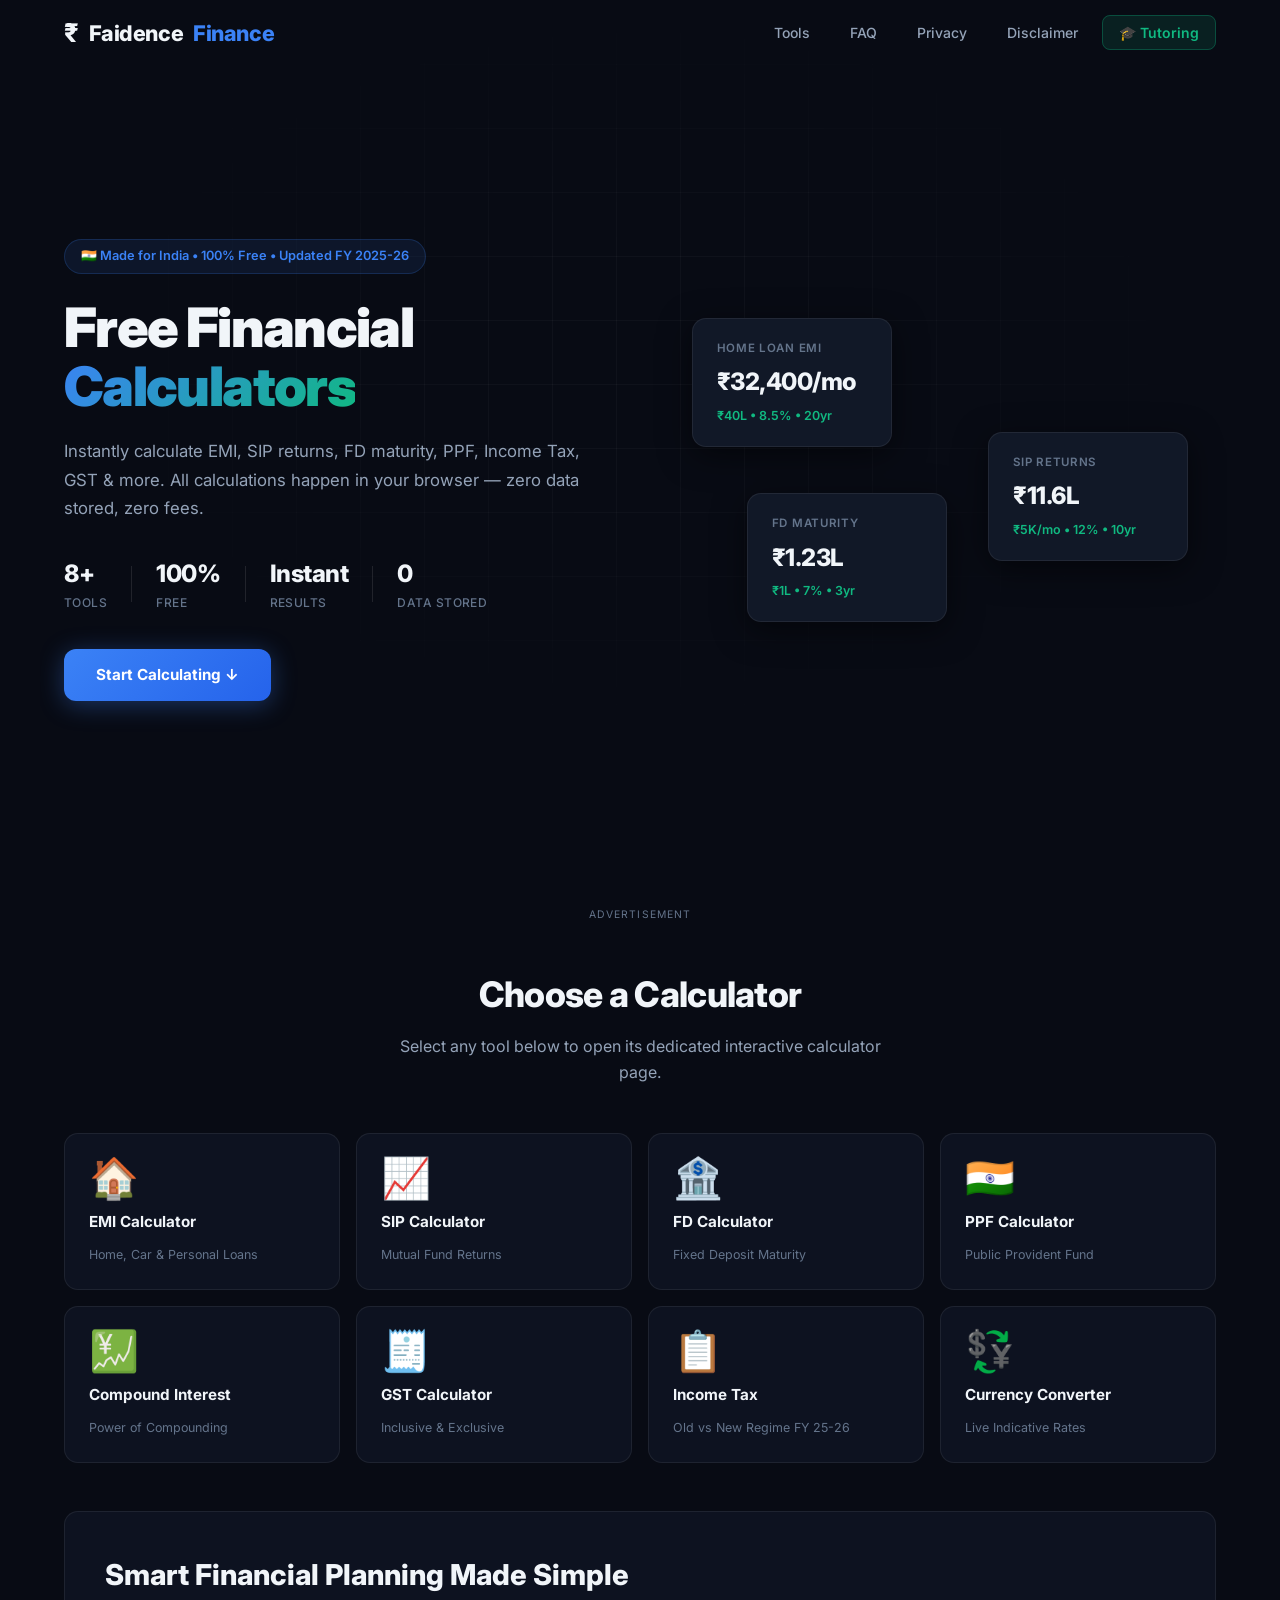
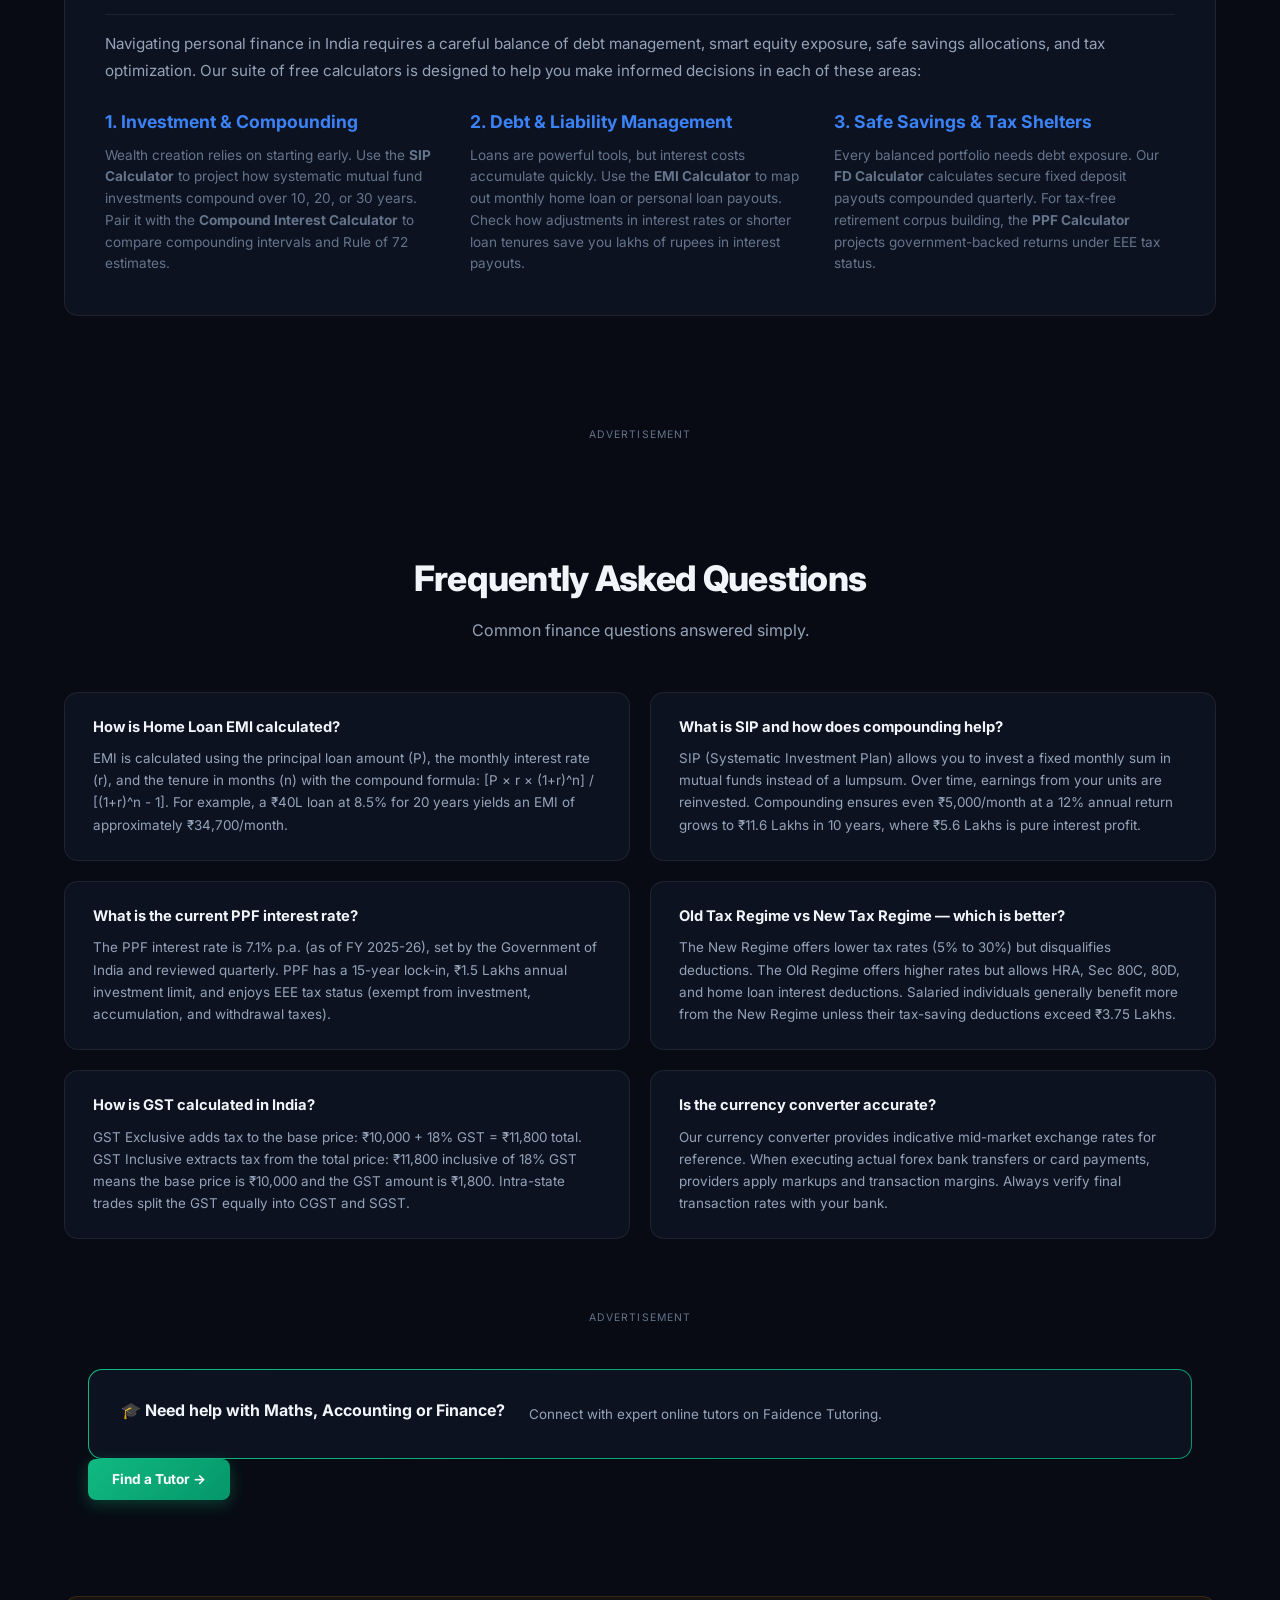
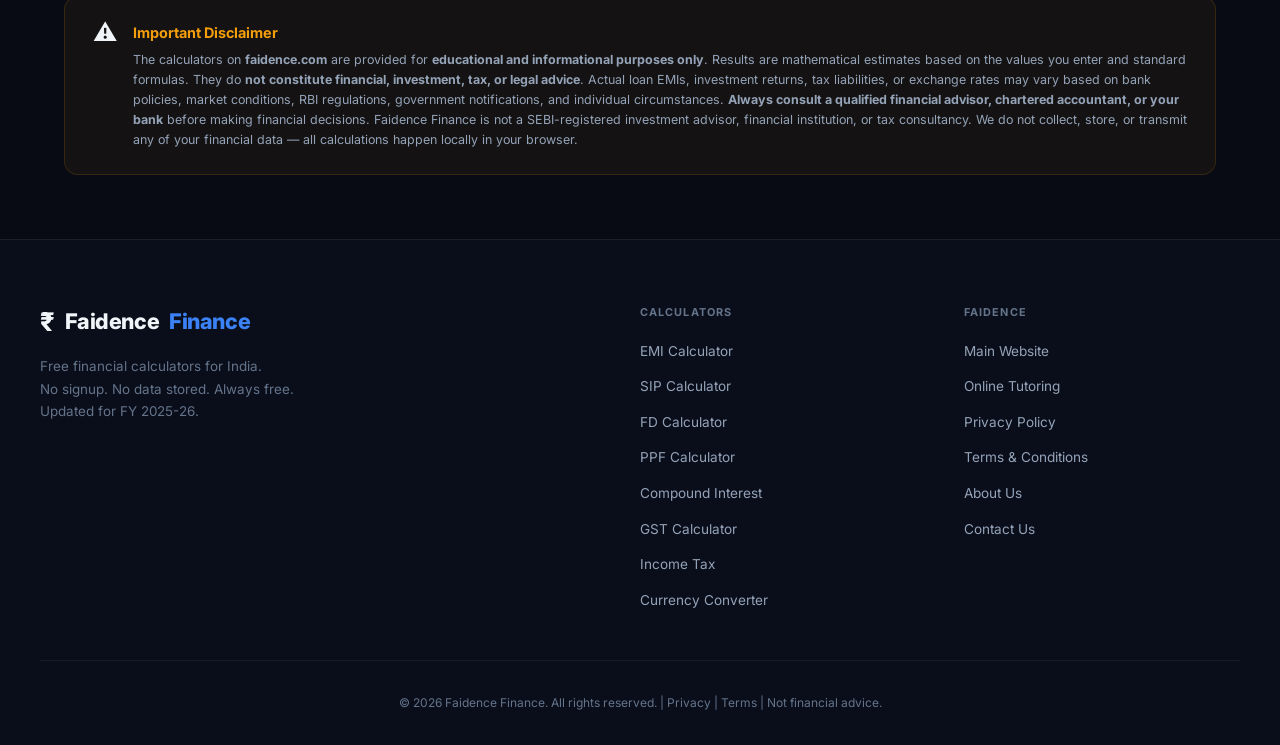
==== commit 4da6b9ac: "Update canonical domains to root domain faidence.com for AdSense review" ====
--- a/index.html
+++ b/index.html
@@ -13,11 +13,11 @@
   <meta name="keywords" content="EMI calculator, SIP calculator, FD calculator, PPF calculator, income tax calculator India, GST calculator, compound interest calculator, home loan EMI, personal loan EMI, mutual fund SIP calculator, fixed deposit calculator, currency converter INR, free financial calculators India, FY 2025-26" />
   <meta name="robots" content="index, follow, max-snippet:-1, max-image-preview:large" />
   <meta name="author" content="Faidence Finance" />
-  <link rel="canonical" href="https://finance.faidence.com/" />
+  <link rel="canonical" href="https://faidence.com/" />
 
   <!-- ═══ OPEN GRAPH ═══ -->
   <meta property="og:type" content="website" />
-  <meta property="og:url" content="https://finance.faidence.com/" />
+  <meta property="og:url" content="https://faidence.com/" />
   <meta property="og:title" content="Free Financial Calculators India – EMI, SIP, FD, Tax | Faidence Finance" />
   <meta property="og:description" content="India's free financial calculator suite – EMI, SIP, FD, PPF, Income Tax, GST, Currency converter. Updated for FY 2025-26." />
   <meta property="og:site_name" content="Faidence Finance" />
@@ -34,7 +34,7 @@
     "@context": "https://schema.org",
     "@type": "WebApplication",
     "name": "Faidence Finance – Free Financial Calculators",
-    "url": "https://finance.faidence.com",
+    "url": "https://faidence.com",
     "description": "Free online financial calculators for India including EMI, SIP, FD, PPF, Income Tax, GST, and Currency Converter.",
     "applicationCategory": "FinanceApplication",
     "operatingSystem": "Web",
@@ -278,7 +278,7 @@
       <div class="disclaimer-text">
         <h3>Important Disclaimer</h3>
         <p>
-          The calculators on <strong>finance.faidence.com</strong> are provided for <strong>educational and informational purposes only</strong>.
+          The calculators on <strong>faidence.com</strong> are provided for <strong>educational and informational purposes only</strong>.
           Results are mathematical estimates based on the values you enter and standard formulas. They do <strong>not constitute financial, investment, tax, or legal advice</strong>.
           Actual loan EMIs, investment returns, tax liabilities, or exchange rates may vary based on bank policies, market conditions, RBI regulations, government notifications, and individual circumstances.
           <strong>Always consult a qualified financial advisor, chartered accountant, or your bank</strong> before making financial decisions.
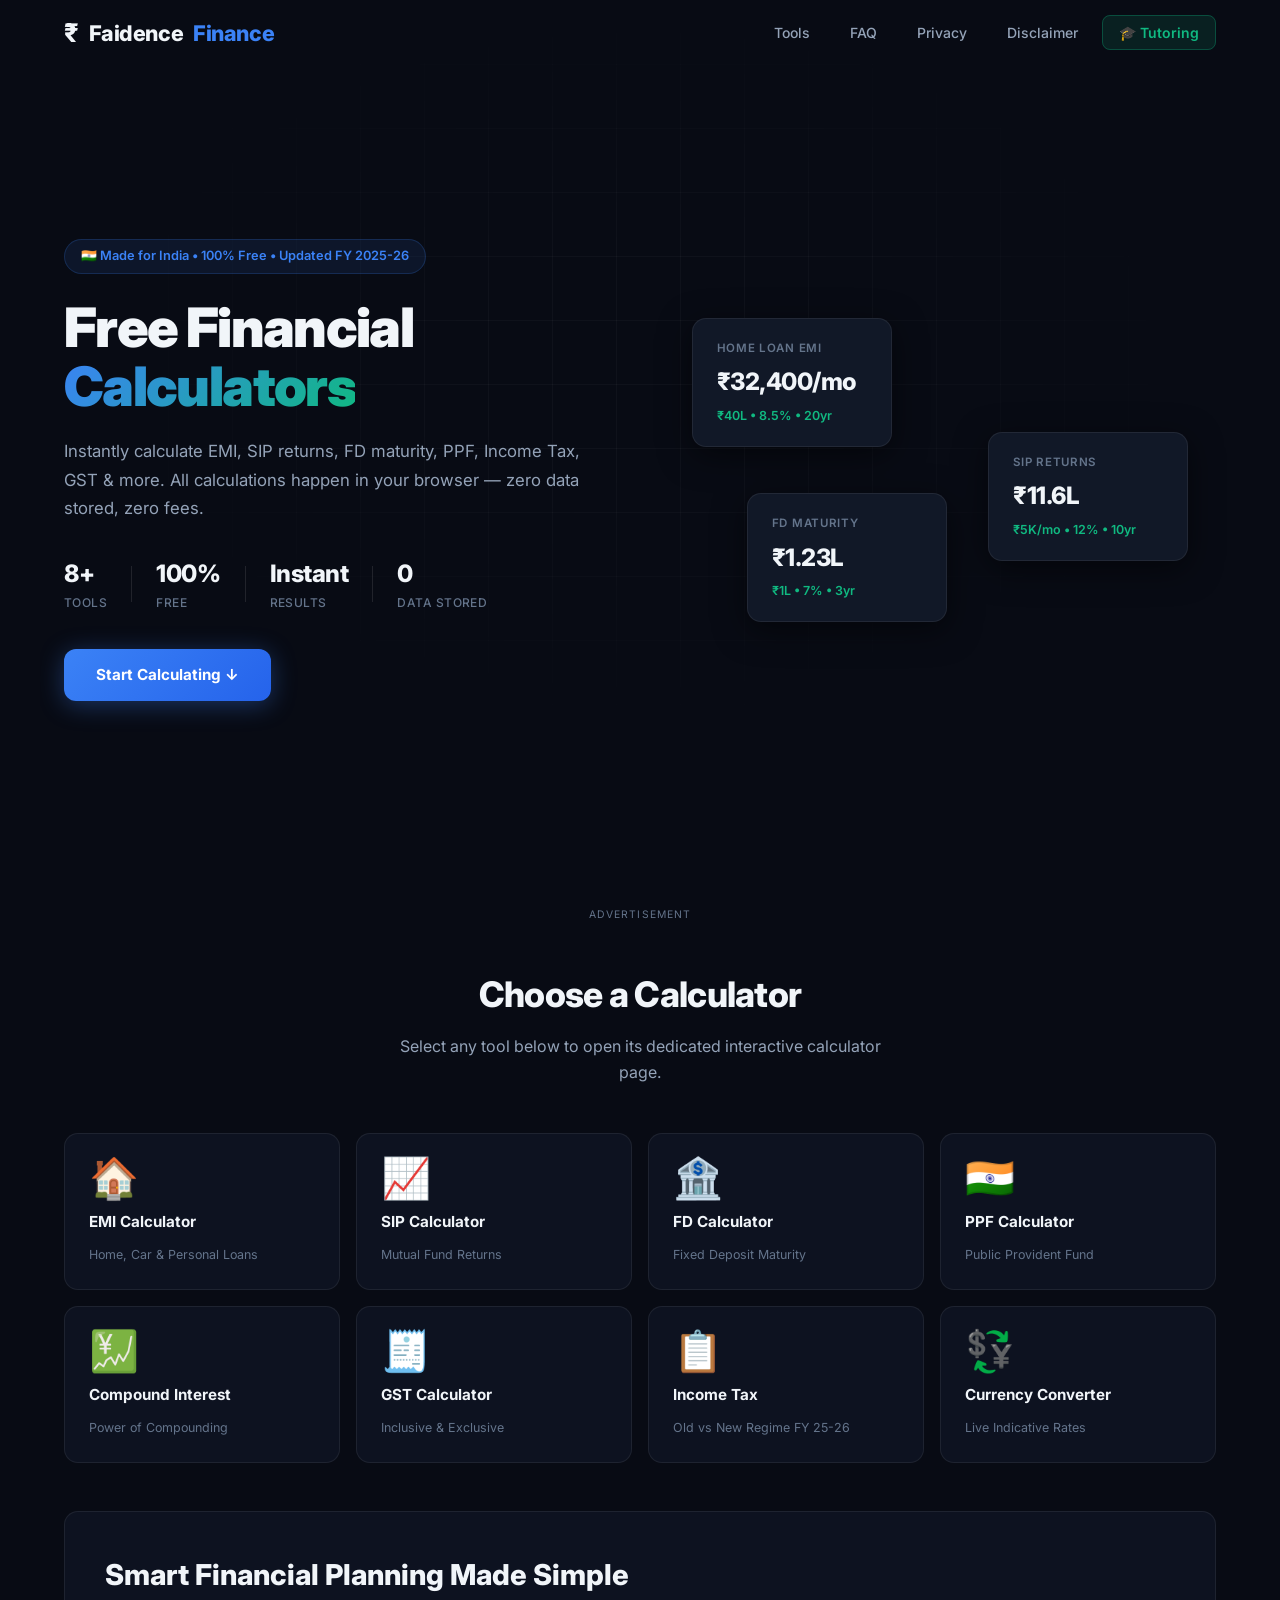
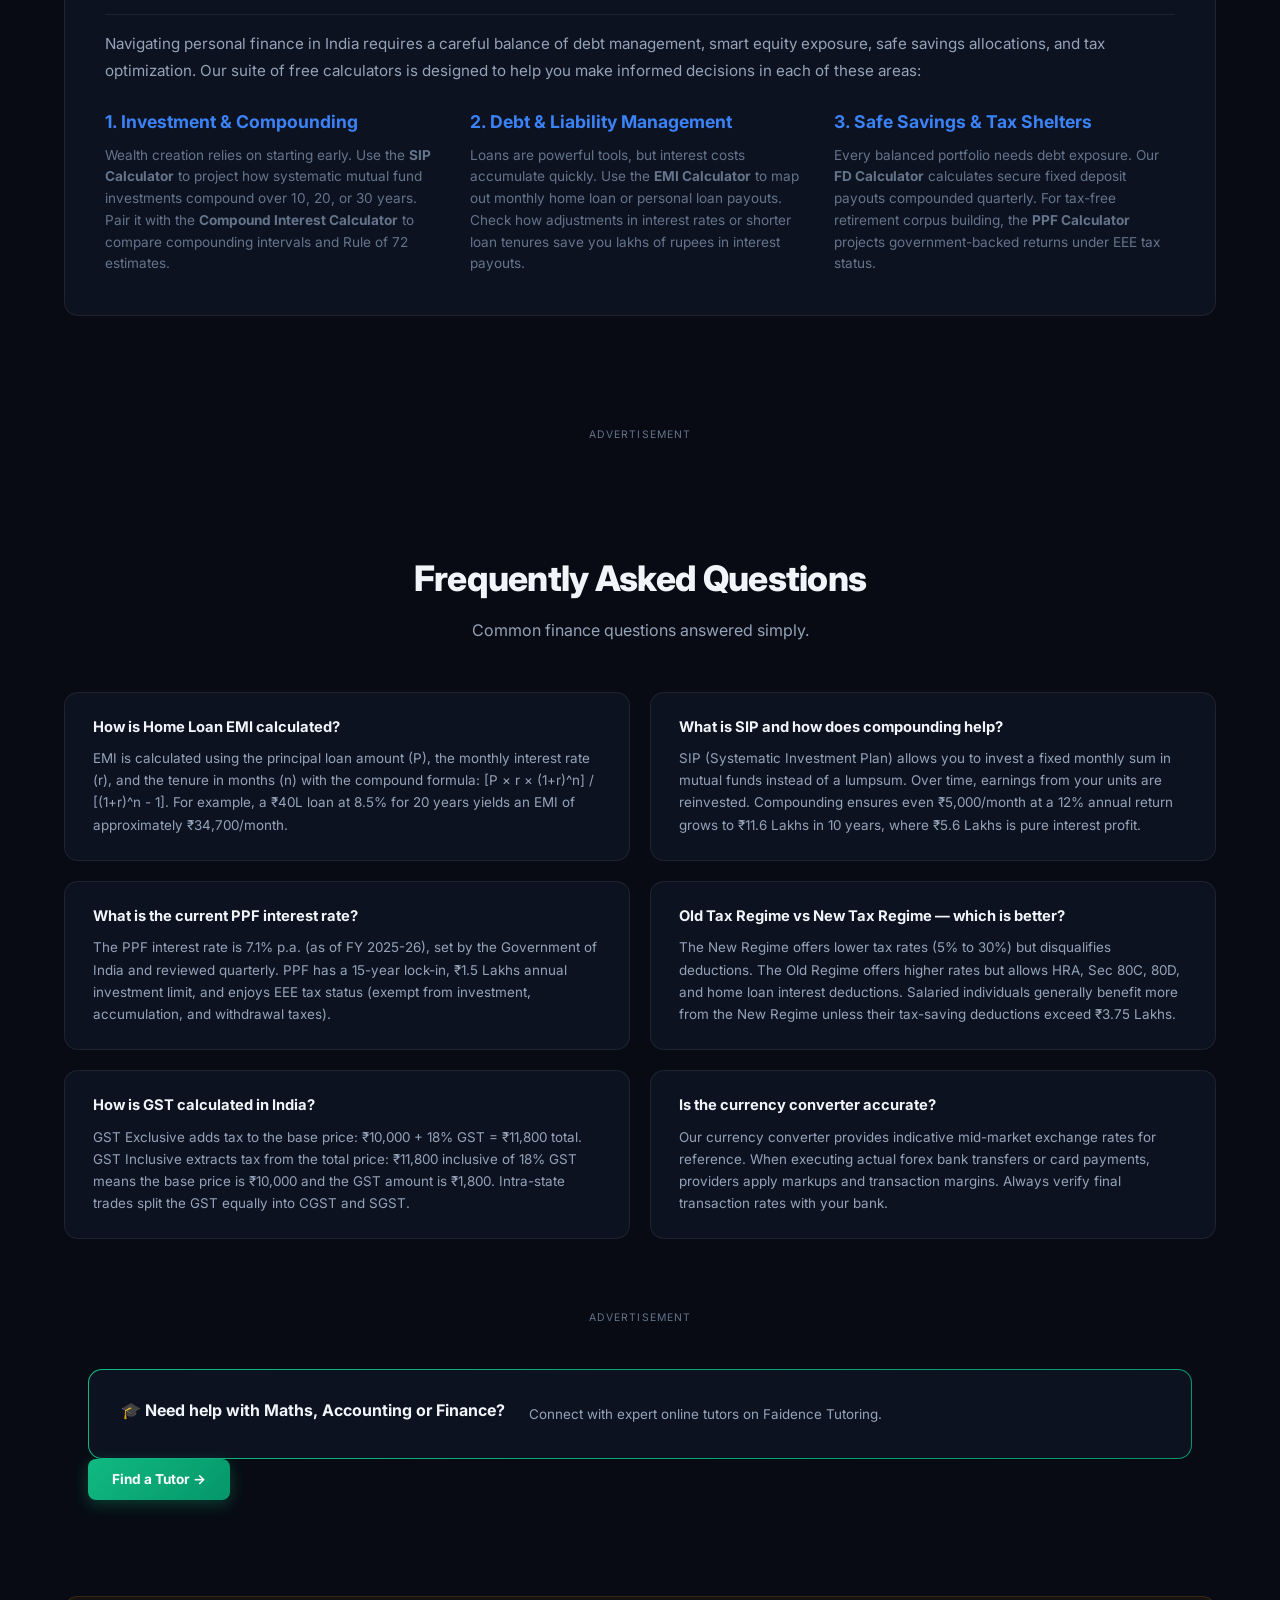
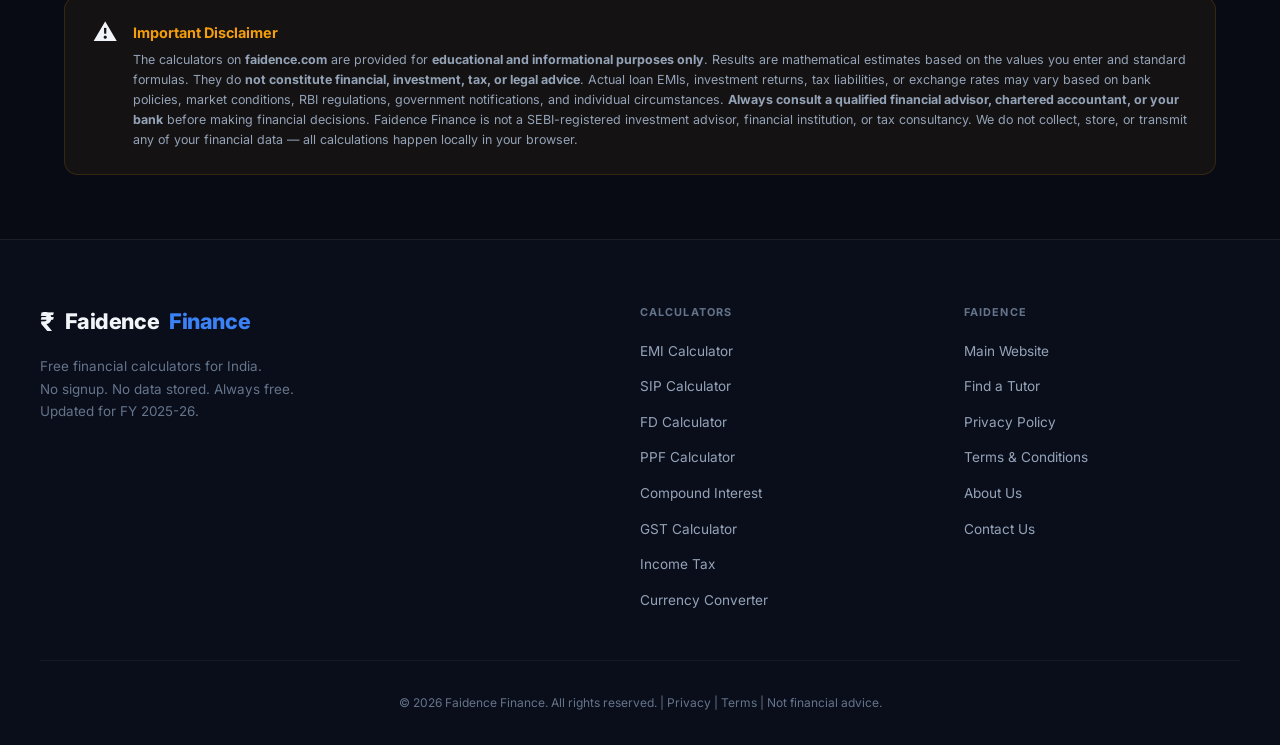
==== commit ccdba462: "fix(seo): the calculators told Google they were the tutoring homepage Every page on finance.faidence" ====
--- a/index.html
+++ b/index.html
@@ -13,11 +13,11 @@
   <meta name="keywords" content="EMI calculator, SIP calculator, FD calculator, PPF calculator, income tax calculator India, GST calculator, compound interest calculator, home loan EMI, personal loan EMI, mutual fund SIP calculator, fixed deposit calculator, currency converter INR, free financial calculators India, FY 2025-26" />
   <meta name="robots" content="index, follow, max-snippet:-1, max-image-preview:large" />
   <meta name="author" content="Faidence Finance" />
-  <link rel="canonical" href="https://faidence.com/" />
+  <link rel="canonical" href="https://finance.faidence.com/" />
 
   <!-- ═══ OPEN GRAPH ═══ -->
   <meta property="og:type" content="website" />
-  <meta property="og:url" content="https://faidence.com/" />
+  <meta property="og:url" content="https://finance.faidence.com/" />
   <meta property="og:title" content="Free Financial Calculators India – EMI, SIP, FD, Tax | Faidence Finance" />
   <meta property="og:description" content="India's free financial calculator suite – EMI, SIP, FD, PPF, Income Tax, GST, Currency converter. Updated for FY 2025-26." />
   <meta property="og:site_name" content="Faidence Finance" />
@@ -34,7 +34,7 @@
     "@context": "https://schema.org",
     "@type": "WebApplication",
     "name": "Faidence Finance – Free Financial Calculators",
-    "url": "https://faidence.com",
+    "url": "https://finance.faidence.com",
     "description": "Free online financial calculators for India including EMI, SIP, FD, PPF, Income Tax, GST, and Currency Converter.",
     "applicationCategory": "FinanceApplication",
     "operatingSystem": "Web",
@@ -76,7 +76,7 @@
   <link rel="preconnect" href="https://fonts.gstatic.com" crossorigin />
   <link href="https://fonts.googleapis.com/css2?family=Inter:wght@300;400;500;600;700;800;900&display=swap" rel="stylesheet" />
 
-  <link rel="stylesheet" href="style.css" />
+  <link rel="stylesheet" href="/style.css" />
 </head>
 <body>
 
@@ -87,9 +87,9 @@
       <ul class="nav-links" id="nav-links">
         <li><a href="/#tools">Tools</a></li>
         <li><a href="/#faq">FAQ</a></li>
-        <li><a href="privacy.html">Privacy</a></li>
+        <li><a href="/privacy">Privacy</a></li>
         <li><a href="/#disclaimer">Disclaimer</a></li>
-        <li><a href="https://onlinetutoring.faidence.com" target="_blank" rel="noopener" class="nav-tutor-link">🎓 Tutoring</a></li>
+        <li><a href="https://faidence.com/find-a-tutor/?from=finance" target="_blank" rel="noopener" class="nav-tutor-link">🎓 Tutoring</a></li>
       </ul>
       <button class="hamburger" id="hamburger" aria-label="Menu">☰</button>
     </div>
@@ -146,42 +146,42 @@
       <p>Select any tool below to open its dedicated interactive calculator page.</p>
     </div>
     <div class="tool-grid">
-      <a href="emi-calculator.html" class="tool-card" id="tc-emi">
+      <a href="/emi-calculator" class="tool-card" id="tc-emi">
         <div class="tool-icon">🏠</div>
         <div class="tool-name">EMI Calculator</div>
         <div class="tool-desc">Home, Car &amp; Personal Loans</div>
       </a>
-      <a href="sip-calculator.html" class="tool-card" id="tc-sip">
+      <a href="/sip-calculator" class="tool-card" id="tc-sip">
         <div class="tool-icon">📈</div>
         <div class="tool-name">SIP Calculator</div>
         <div class="tool-desc">Mutual Fund Returns</div>
       </a>
-      <a href="fd-calculator.html" class="tool-card" id="tc-fd">
+      <a href="/fd-calculator" class="tool-card" id="tc-fd">
         <div class="tool-icon">🏦</div>
         <div class="tool-name">FD Calculator</div>
         <div class="tool-desc">Fixed Deposit Maturity</div>
       </a>
-      <a href="ppf-calculator.html" class="tool-card" id="tc-ppf">
+      <a href="/ppf-calculator" class="tool-card" id="tc-ppf">
         <div class="tool-icon">🇮🇳</div>
         <div class="tool-name">PPF Calculator</div>
         <div class="tool-desc">Public Provident Fund</div>
       </a>
-      <a href="compound-interest-calculator.html" class="tool-card" id="tc-ci">
+      <a href="/compound-interest-calculator" class="tool-card" id="tc-ci">
         <div class="tool-icon">💹</div>
         <div class="tool-name">Compound Interest</div>
         <div class="tool-desc">Power of Compounding</div>
       </a>
-      <a href="gst-calculator.html" class="tool-card" id="tc-gst">
+      <a href="/gst-calculator" class="tool-card" id="tc-gst">
         <div class="tool-icon">🧾</div>
         <div class="tool-name">GST Calculator</div>
         <div class="tool-desc">Inclusive &amp; Exclusive</div>
       </a>
-      <a href="income-tax-calculator.html" class="tool-card" id="tc-tax">
+      <a href="/income-tax-calculator" class="tool-card" id="tc-tax">
         <div class="tool-icon">📋</div>
         <div class="tool-name">Income Tax</div>
         <div class="tool-desc">Old vs New Regime FY 25-26</div>
       </a>
-      <a href="currency-converter.html" class="tool-card" id="tc-forex">
+      <a href="/currency-converter" class="tool-card" id="tc-forex">
         <div class="tool-icon">💱</div>
         <div class="tool-name">Currency Converter</div>
         <div class="tool-desc">Live Indicative Rates</div>
@@ -267,7 +267,7 @@
         <h3>🎓 Need help with Maths, Accounting or Finance?</h3>
         <p>Connect with expert online tutors on Faidence Tutoring.</p>
       </div>
-      <a href="https://onlinetutoring.faidence.com" target="_blank" rel="noopener" class="btn-tutor-cta">Find a Tutor →</a>
+      <a href="https://faidence.com/find-a-tutor/?from=finance" target="_blank" rel="noopener" class="btn-tutor-cta">Find a Tutor →</a>
     </div>
   </section>
 
@@ -299,33 +299,33 @@
       <div class="footer-links-group">
         <h4>Calculators</h4>
         <ul>
-          <li><a href="/emi-calculator.html">EMI Calculator</a></li>
-          <li><a href="/sip-calculator.html">SIP Calculator</a></li>
-          <li><a href="/fd-calculator.html">FD Calculator</a></li>
-          <li><a href="/ppf-calculator.html">PPF Calculator</a></li>
-          <li><a href="/compound-interest-calculator.html">Compound Interest</a></li>
-          <li><a href="/gst-calculator.html">GST Calculator</a></li>
-          <li><a href="/income-tax-calculator.html">Income Tax</a></li>
-          <li><a href="/currency-converter.html">Currency Converter</a></li>
+          <li><a href="/emi-calculator">EMI Calculator</a></li>
+          <li><a href="/sip-calculator">SIP Calculator</a></li>
+          <li><a href="/fd-calculator">FD Calculator</a></li>
+          <li><a href="/ppf-calculator">PPF Calculator</a></li>
+          <li><a href="/compound-interest-calculator">Compound Interest</a></li>
+          <li><a href="/gst-calculator">GST Calculator</a></li>
+          <li><a href="/income-tax-calculator">Income Tax</a></li>
+          <li><a href="/currency-converter">Currency Converter</a></li>
         </ul>
       </div>
       <div class="footer-links-group">
         <h4>Faidence</h4>
         <ul>
           <li><a href="https://faidence.com" target="_blank" rel="noopener">Main Website</a></li>
-          <li><a href="https://onlinetutoring.faidence.com" target="_blank" rel="noopener">Online Tutoring</a></li>
-          <li><a href="/privacy.html">Privacy Policy</a></li>
-          <li><a href="/terms.html">Terms &amp; Conditions</a></li>
-          <li><a href="/about.html">About Us</a></li>
-          <li><a href="/contact.html">Contact Us</a></li>
+          <li><a href="https://faidence.com/find-a-tutor/?from=finance" target="_blank" rel="noopener">Find a Tutor</a></li>
+          <li><a href="/privacy">Privacy Policy</a></li>
+          <li><a href="/terms">Terms &amp; Conditions</a></li>
+          <li><a href="/about">About Us</a></li>
+          <li><a href="/contact">Contact Us</a></li>
         </ul>
       </div>
     </div>
     <div class="footer-bottom">
-      <p>&copy; 2026 Faidence Finance. All rights reserved. | <a href="/privacy.html">Privacy</a> | <a href="/terms.html">Terms</a> | Not financial advice.</p>
+      <p>&copy; 2026 Faidence Finance. All rights reserved. | <a href="/privacy">Privacy</a> | <a href="/terms">Terms</a> | Not financial advice.</p>
     </div>
   </footer>
 
-  <script src="app.js"></script>
+  <script src="/app.js"></script>
 </body>
 </html>
